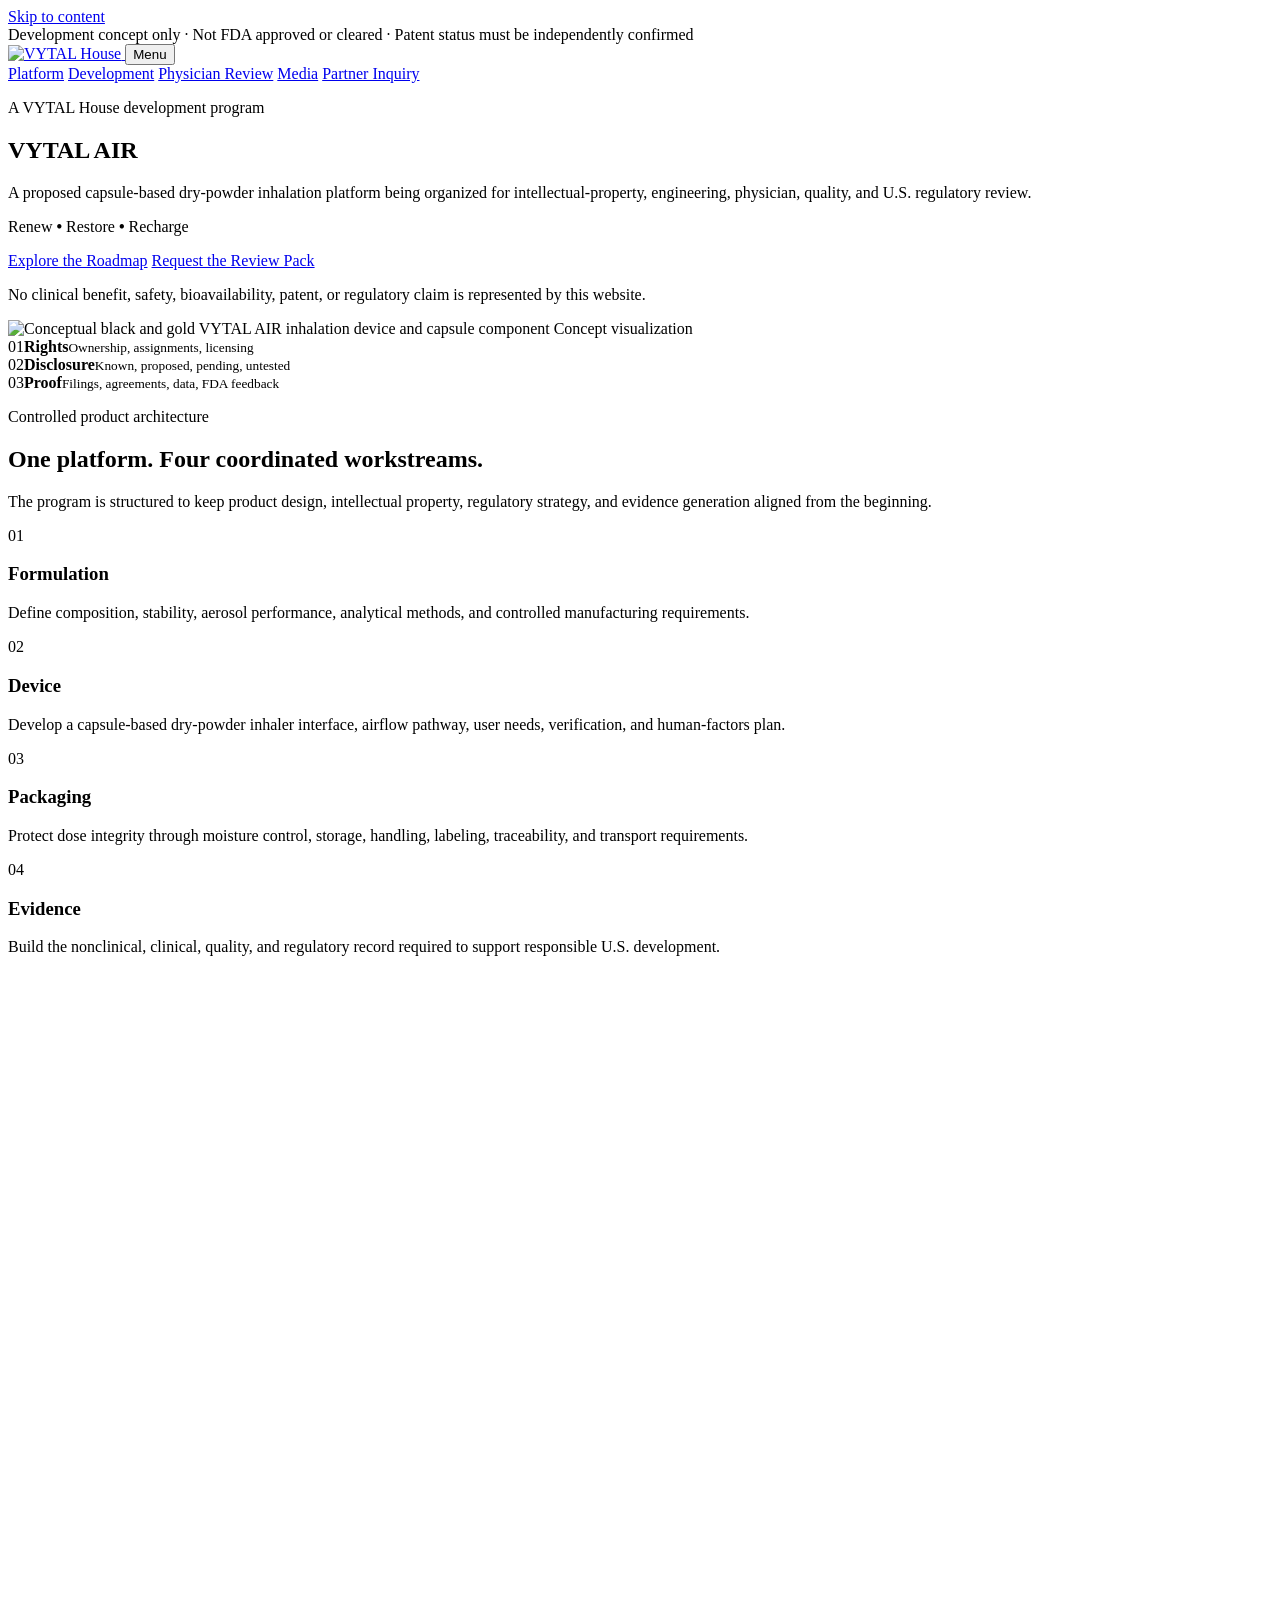
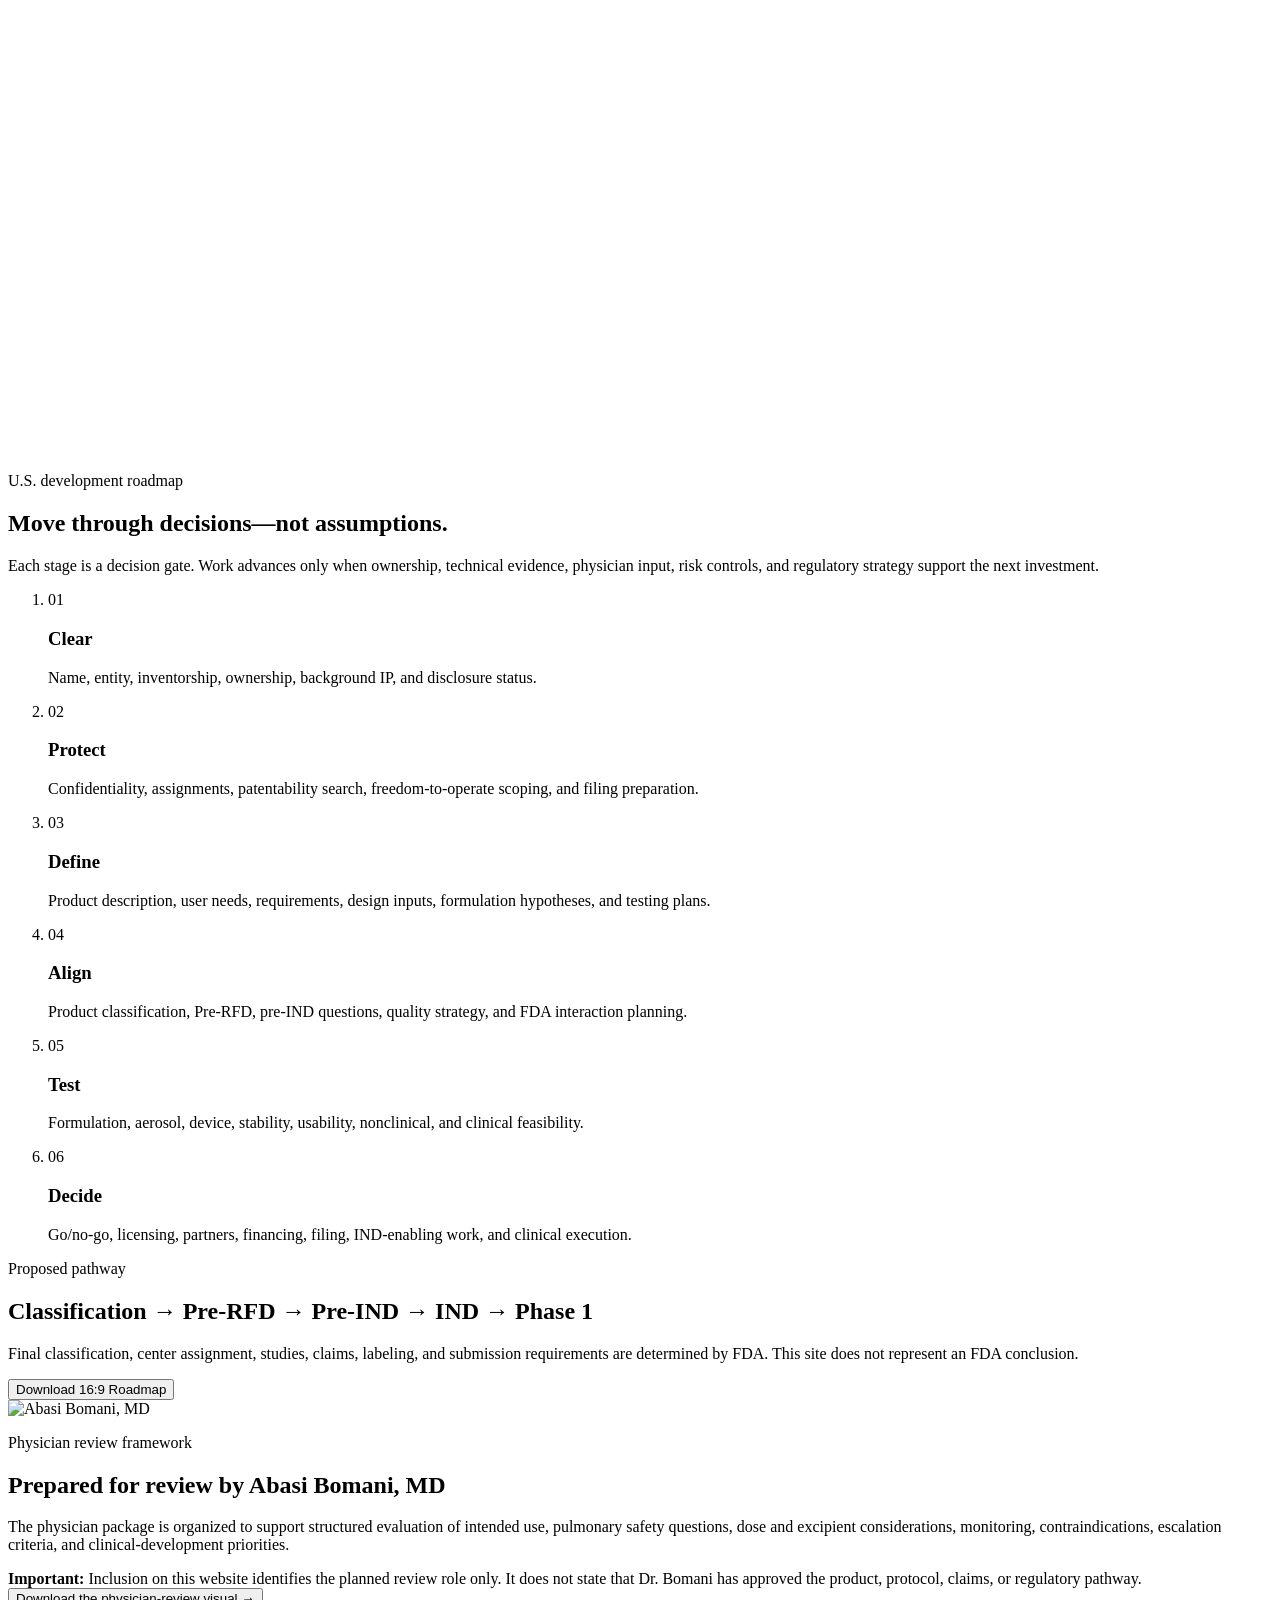
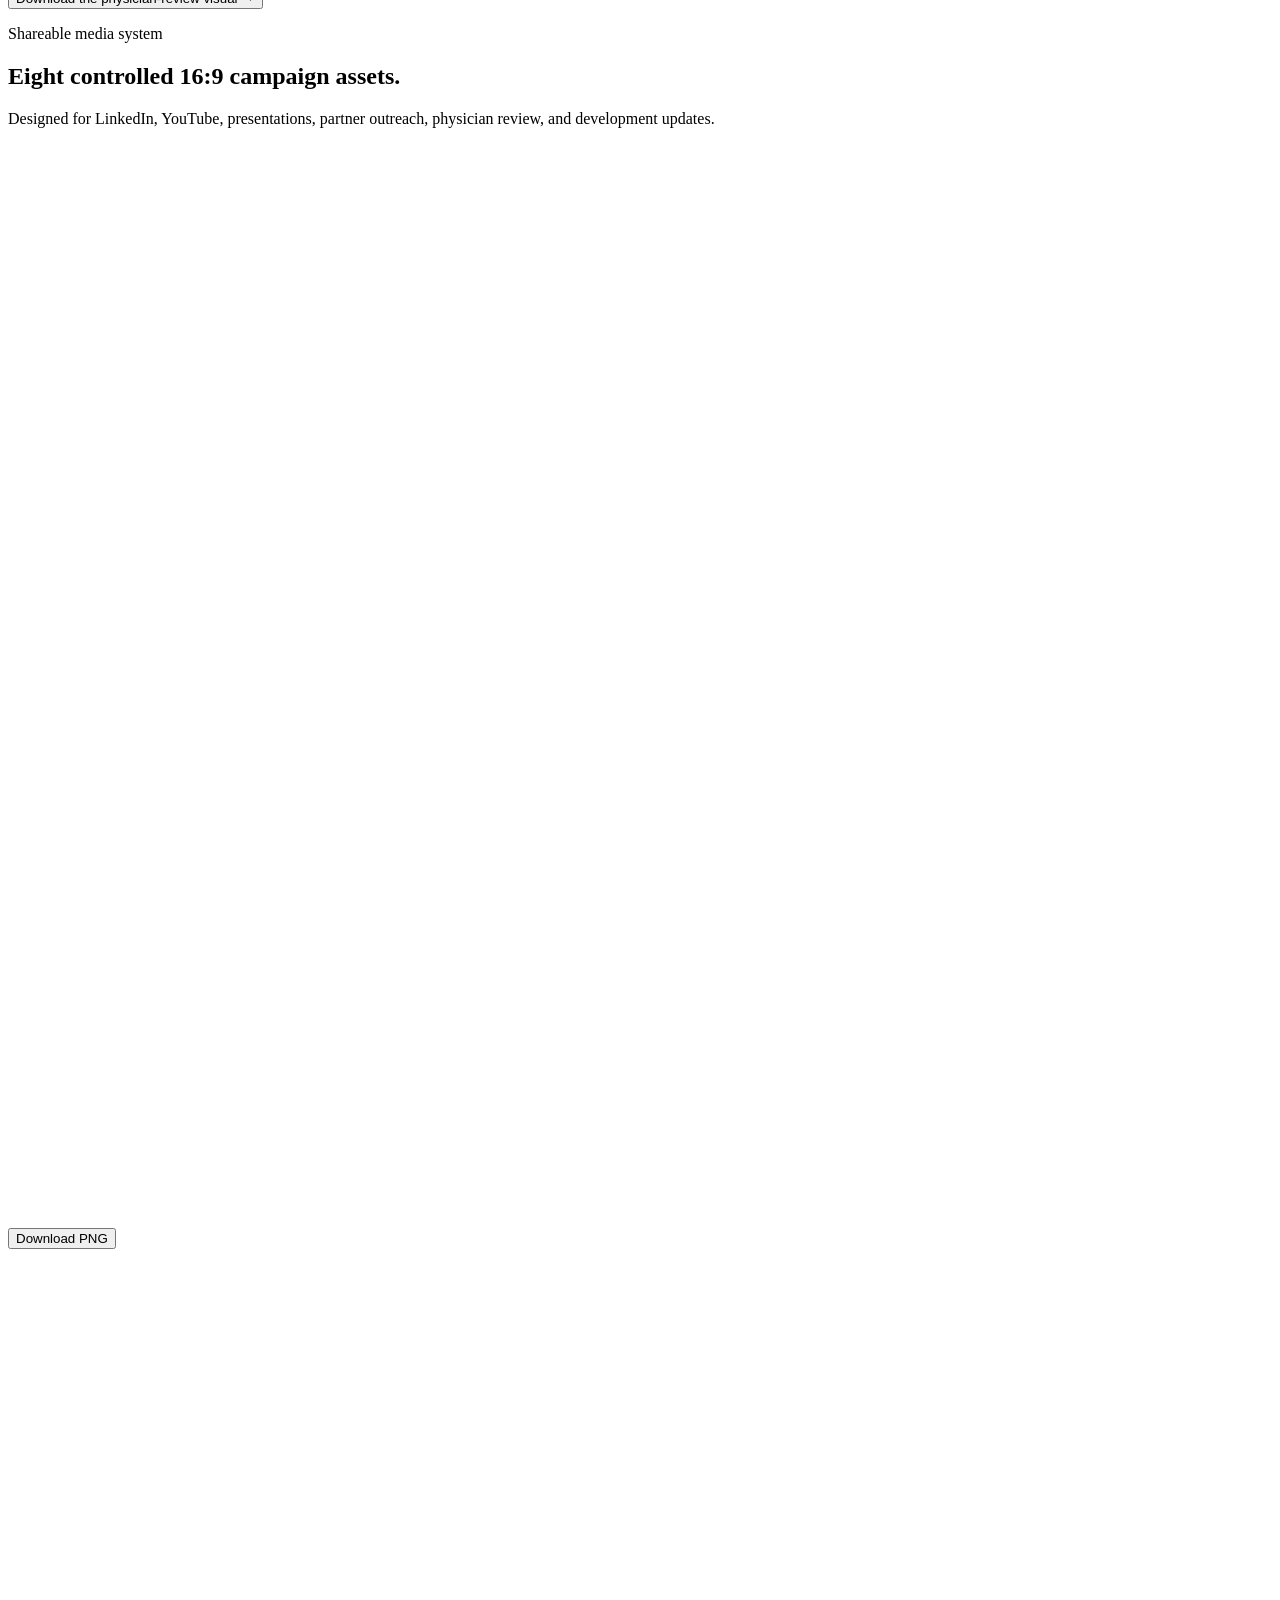
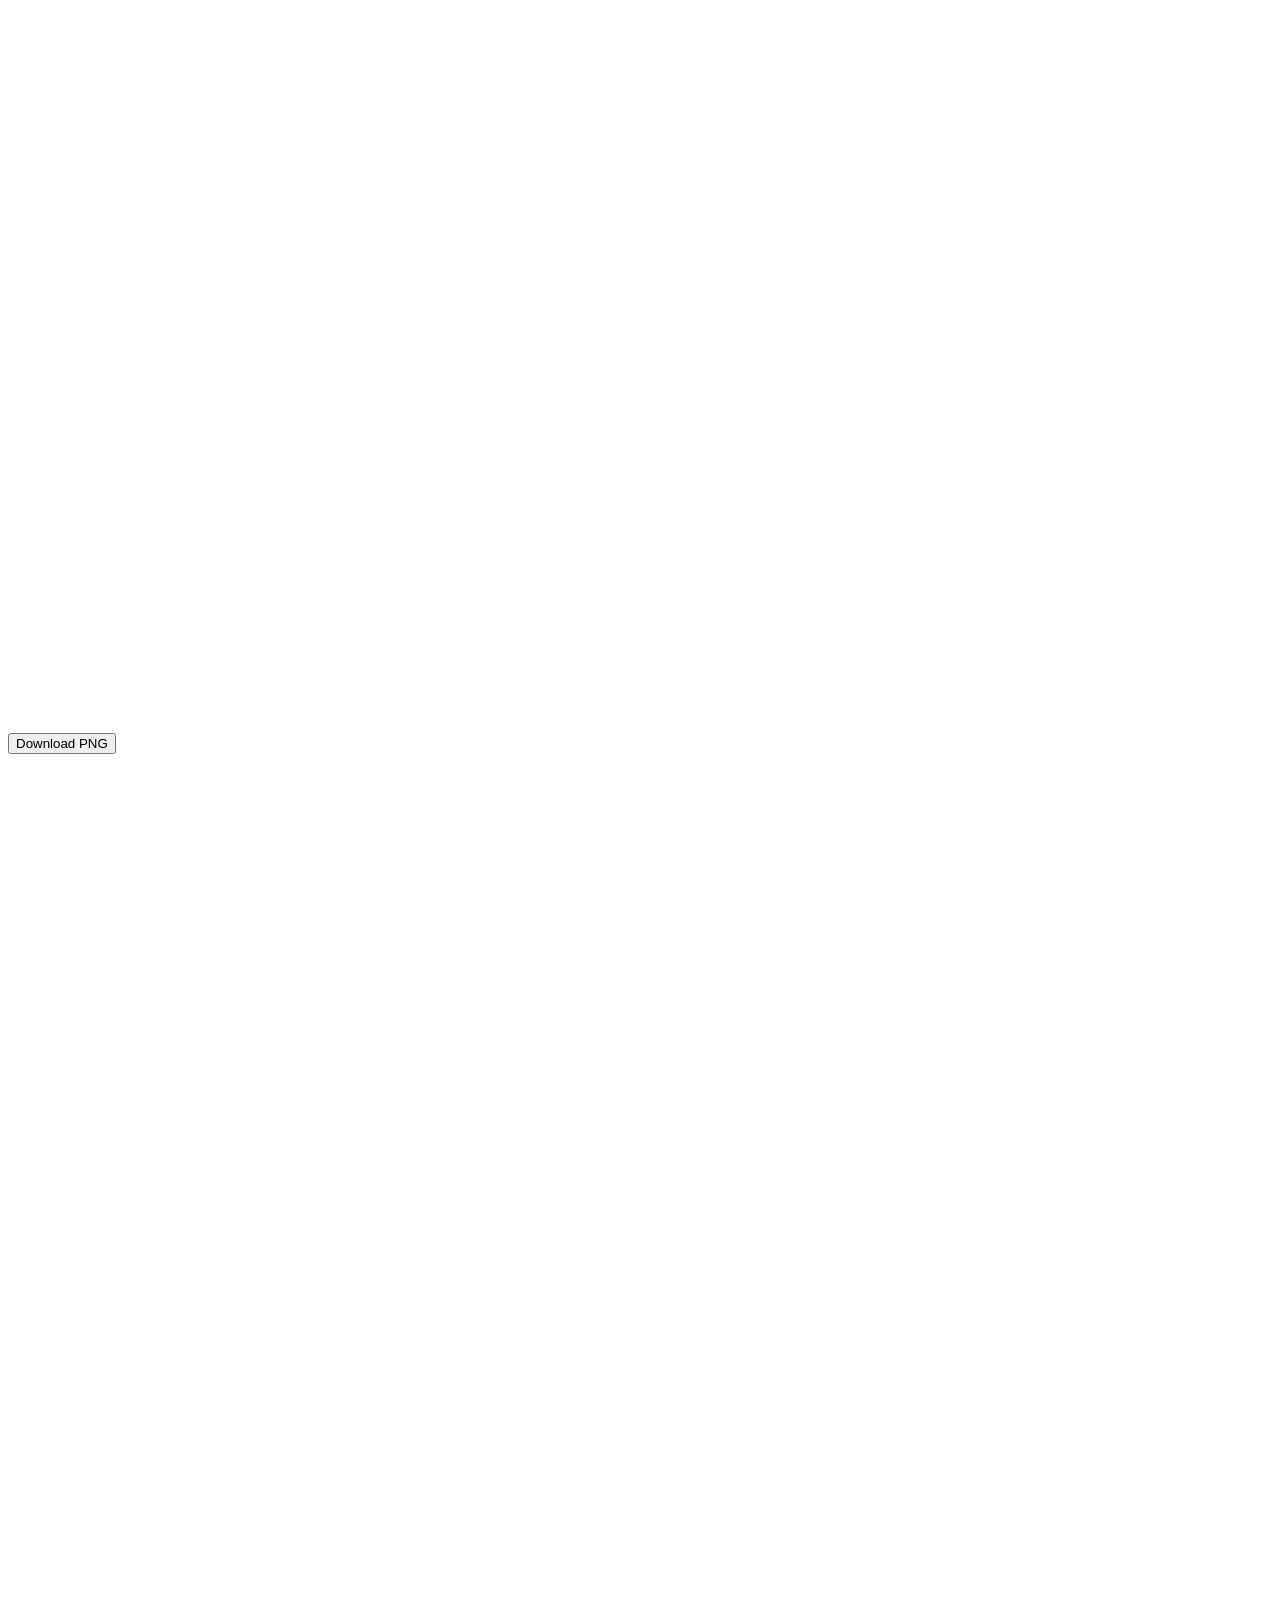
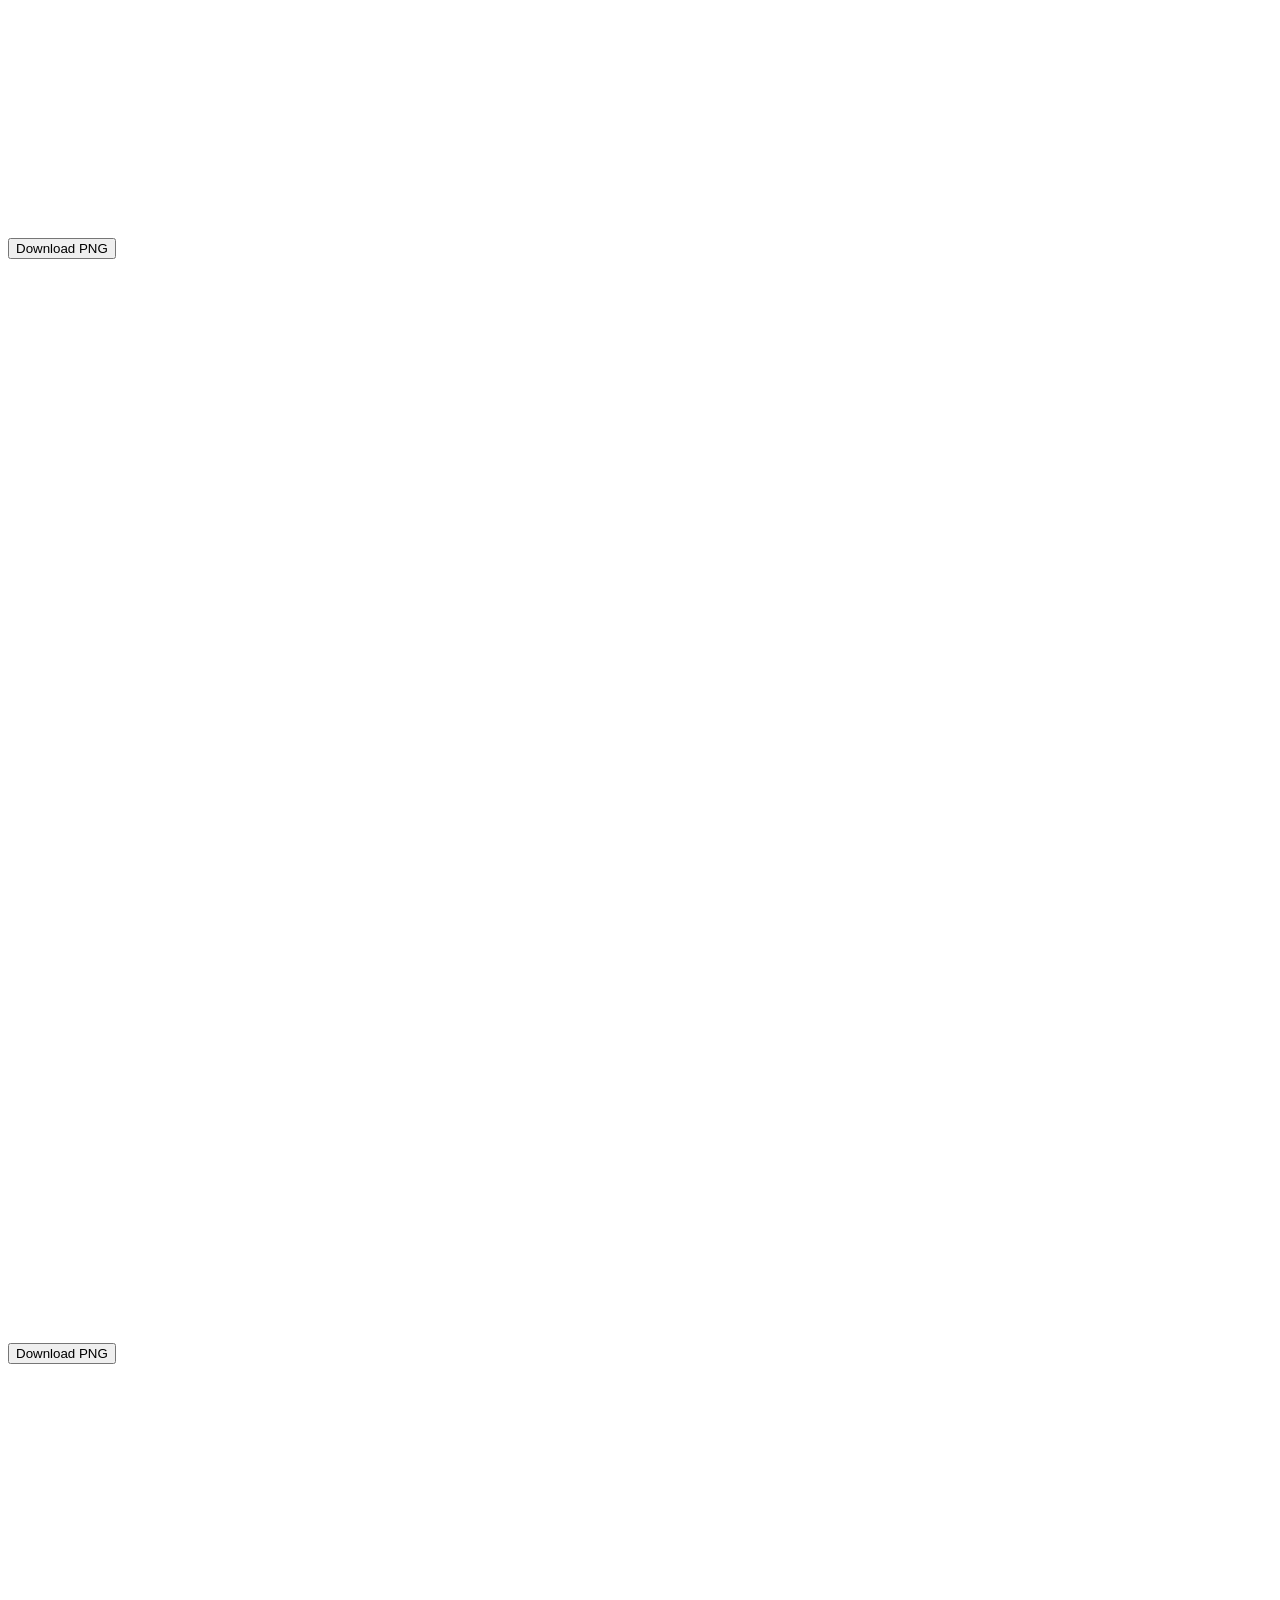
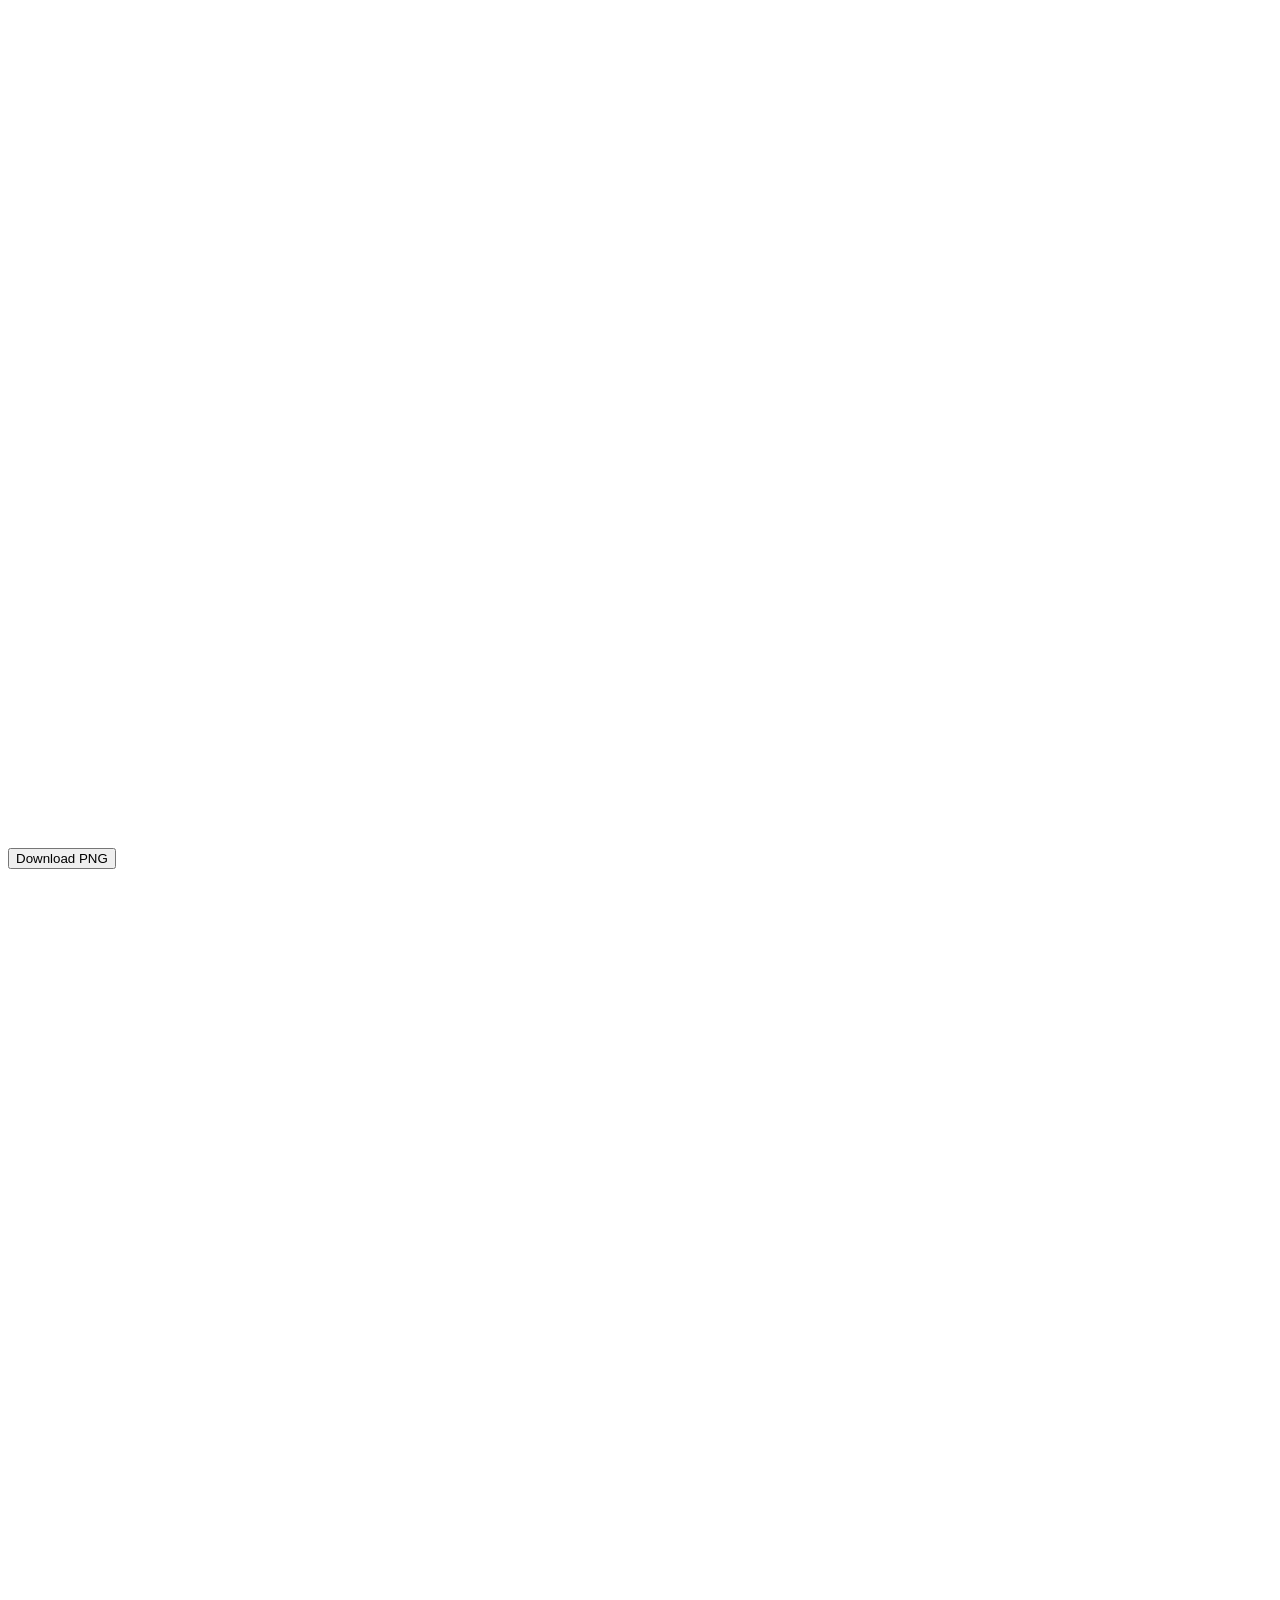
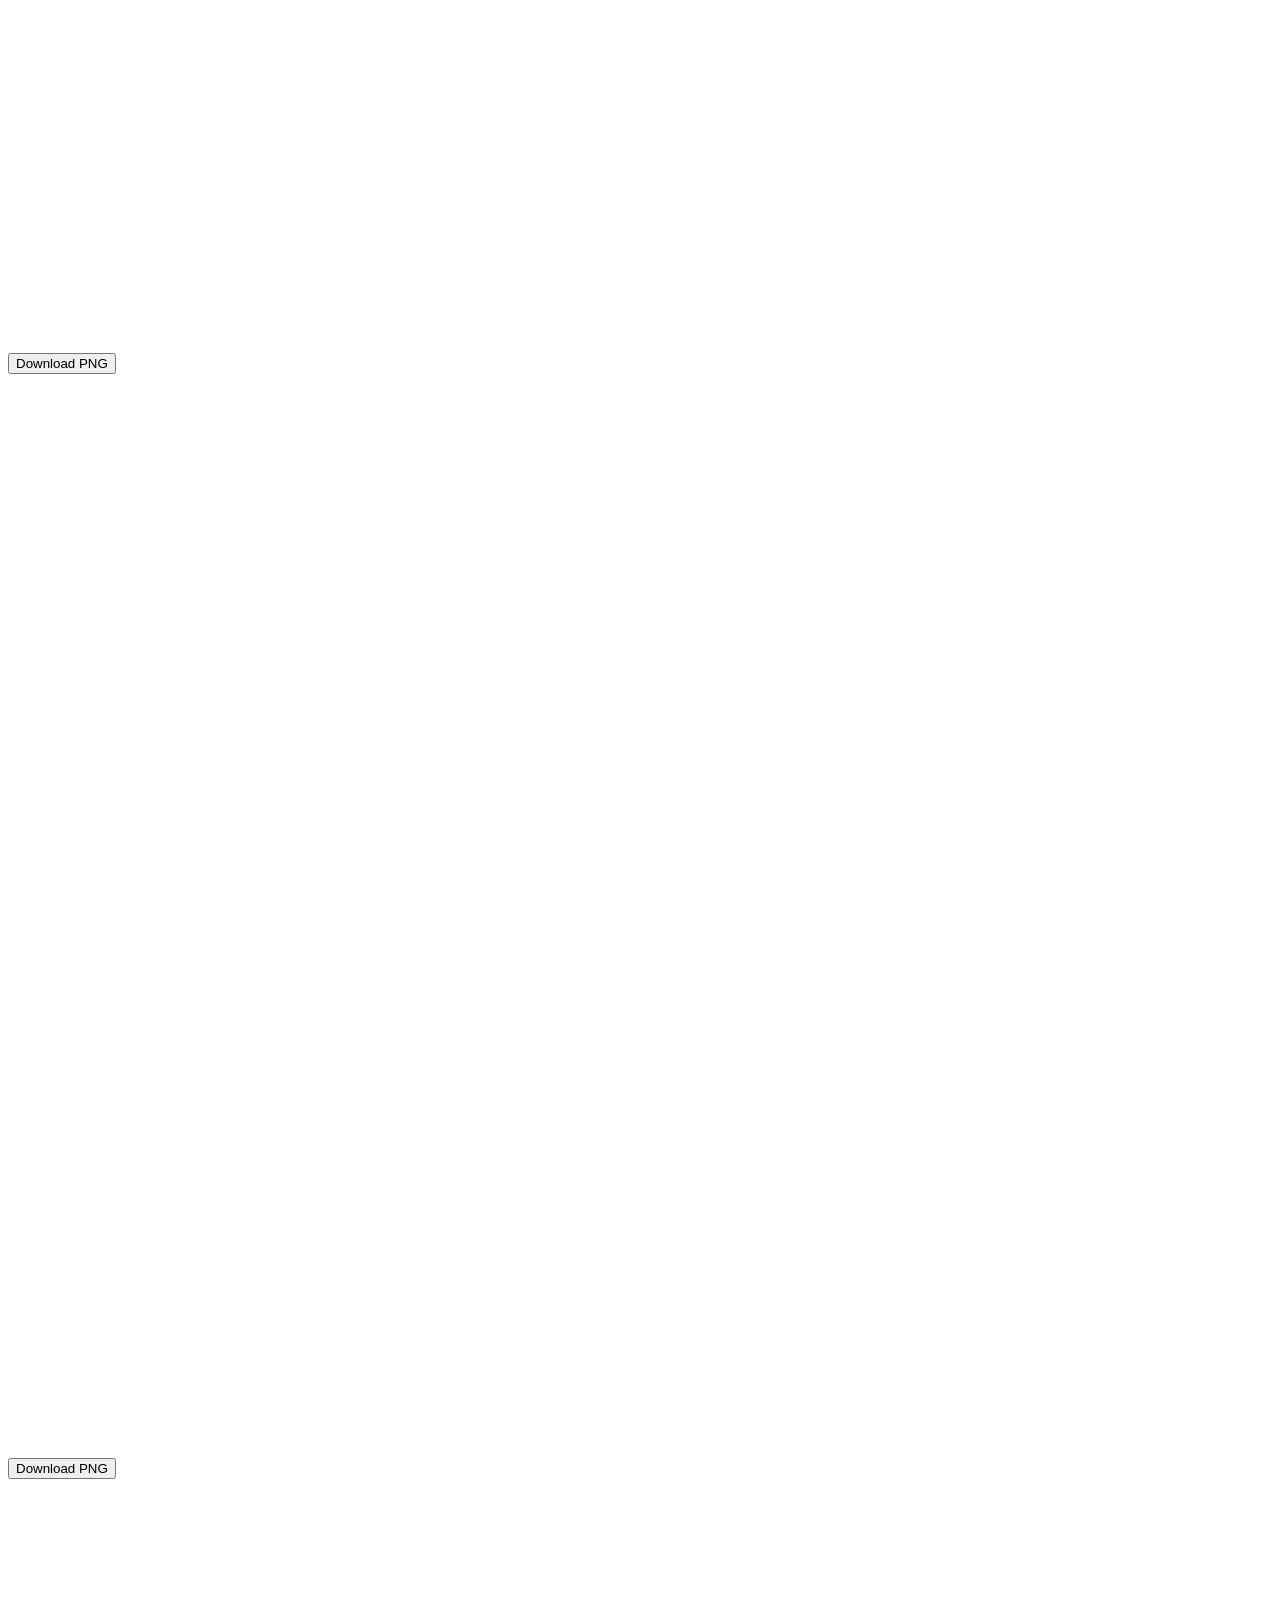
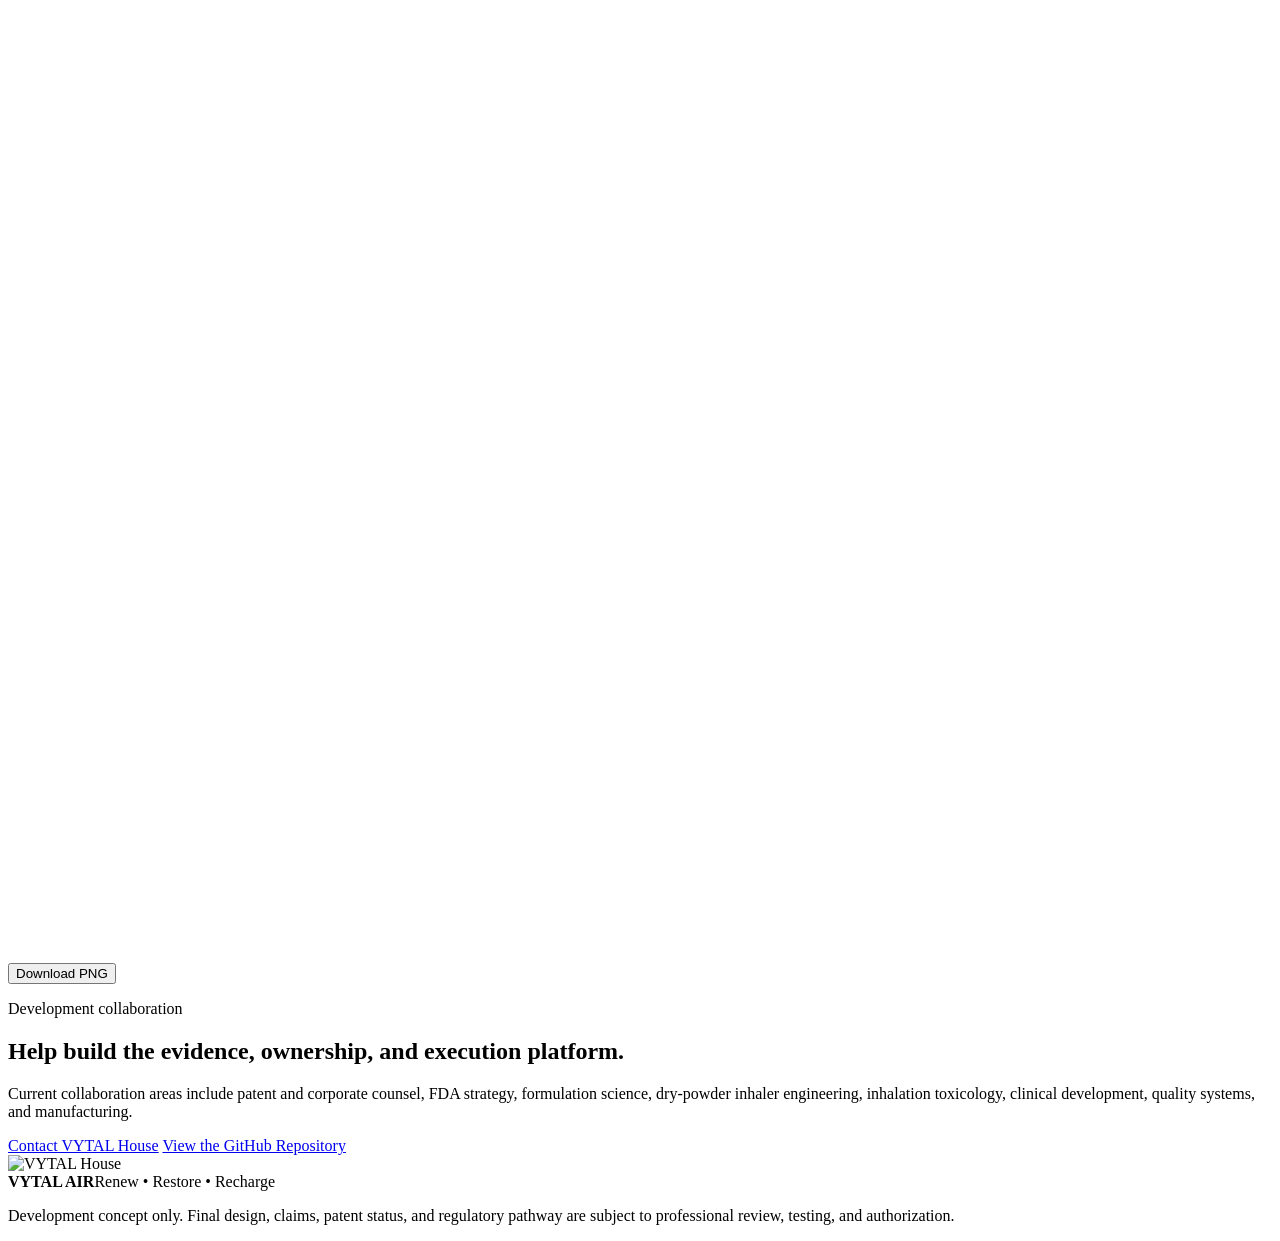
==== index.html @ 51dfac86 "Build VYTAL AIR public development website" ====
<!doctype html>
<html lang="en">
<head>
  <meta charset="utf-8" />
  <meta name="viewport" content="width=device-width, initial-scale=1" />
  <meta name="description" content="VYTAL AIR is a proposed VYTAL House capsule-based dry-powder inhalation development platform. Development concept only; not FDA approved or cleared." />
  <meta name="theme-color" content="#0D0D0D" />
  <meta property="og:title" content="VYTAL AIR | Development Platform" />
  <meta property="og:description" content="Rights • Disclosure • Proof. A controlled U.S. development program under VYTAL House." />
  <meta property="og:type" content="website" />
  <title>VYTAL AIR | VYTAL House</title>
  <link rel="stylesheet" href="styles.css" />
</head>
<body>
  <a class="skip-link" href="#main">Skip to content</a>
  <div class="disclaimer-bar">Development concept only · Not FDA approved or cleared · Patent status must be independently confirmed</div>

  <header class="site-header" id="top">
    <a class="brand" href="#top" aria-label="VYTAL AIR home">
      <img data-vytal-asset="wordmark" alt="VYTAL House" />
    </a>
    <button class="menu-toggle" aria-expanded="false" aria-controls="site-nav">Menu</button>
    <nav id="site-nav" aria-label="Primary navigation">
      <a href="#platform">Platform</a>
      <a href="#development">Development</a>
      <a href="#physician">Physician Review</a>
      <a href="#media">Media</a>
      <a class="nav-cta" href="#contact">Partner Inquiry</a>
    </nav>
  </header>

  <main id="main">
    <section class="hero section-shell">
      <div class="hero-copy reveal">
        <p class="eyebrow">A VYTAL House development program</p>
        <h1>VYTAL <span>AIR</span></h1>
        <p class="hero-lede">A proposed capsule-based dry-powder inhalation platform being organized for intellectual-property, engineering, physician, quality, and U.S. regulatory review.</p>
        <p class="brand-line">Renew <b>•</b> Restore <b>•</b> Recharge</p>
        <div class="hero-actions">
          <a class="button primary" href="#development">Explore the Roadmap</a>
          <a class="button secondary" href="#contact">Request the Review Pack</a>
        </div>
        <p class="microcopy">No clinical benefit, safety, bioavailability, patent, or regulatory claim is represented by this website.</p>
      </div>
      <div class="hero-visual reveal" aria-label="Conceptual VYTAL AIR device visualization">
        <div class="halo"></div>
        <img data-vytal-asset="product" alt="Conceptual black and gold VYTAL AIR inhalation device and capsule component" />
        <span class="concept-label">Concept visualization</span>
      </div>
    </section>

    <section class="trust-strip" aria-label="Program principles">
      <div><span>01</span><strong>Rights</strong><small>Ownership, assignments, licensing</small></div>
      <div><span>02</span><strong>Disclosure</strong><small>Known, proposed, pending, untested</small></div>
      <div><span>03</span><strong>Proof</strong><small>Filings, agreements, data, FDA feedback</small></div>
    </section>

    <section id="platform" class="section-shell section-block">
      <div class="section-heading reveal">
        <p class="eyebrow">Controlled product architecture</p>
        <h2>One platform. Four coordinated workstreams.</h2>
        <p>The program is structured to keep product design, intellectual property, regulatory strategy, and evidence generation aligned from the beginning.</p>
      </div>
      <div class="pillar-grid">
        <article class="card reveal"><span>01</span><h3>Formulation</h3><p>Define composition, stability, aerosol performance, analytical methods, and controlled manufacturing requirements.</p></article>
        <article class="card reveal"><span>02</span><h3>Device</h3><p>Develop a capsule-based dry-powder inhaler interface, airflow pathway, user needs, verification, and human-factors plan.</p></article>
        <article class="card reveal"><span>03</span><h3>Packaging</h3><p>Protect dose integrity through moisture control, storage, handling, labeling, traceability, and transport requirements.</p></article>
        <article class="card reveal"><span>04</span><h3>Evidence</h3><p>Build the nonclinical, clinical, quality, and regulatory record required to support responsible U.S. development.</p></article>
      </div>
    </section>

    <section class="visual-band section-shell">
      <canvas class="featured-canvas" data-social-card="system" width="1920" height="1080" aria-label="VYTAL AIR formulation, device, packaging, and evidence development pillars"></canvas>
    </section>

    <section id="development" class="section-shell section-block split">
      <div class="section-heading reveal">
        <p class="eyebrow">U.S. development roadmap</p>
        <h2>Move through decisions—not assumptions.</h2>
        <p>Each stage is a decision gate. Work advances only when ownership, technical evidence, physician input, risk controls, and regulatory strategy support the next investment.</p>
      </div>
      <ol class="roadmap reveal">
        <li><span>01</span><div><h3>Clear</h3><p>Name, entity, inventorship, ownership, background IP, and disclosure status.</p></div></li>
        <li><span>02</span><div><h3>Protect</h3><p>Confidentiality, assignments, patentability search, freedom-to-operate scoping, and filing preparation.</p></div></li>
        <li><span>03</span><div><h3>Define</h3><p>Product description, user needs, requirements, design inputs, formulation hypotheses, and testing plans.</p></div></li>
        <li><span>04</span><div><h3>Align</h3><p>Product classification, Pre-RFD, pre-IND questions, quality strategy, and FDA interaction planning.</p></div></li>
        <li><span>05</span><div><h3>Test</h3><p>Formulation, aerosol, device, stability, usability, nonclinical, and clinical feasibility.</p></div></li>
        <li><span>06</span><div><h3>Decide</h3><p>Go/no-go, licensing, partners, financing, filing, IND-enabling work, and clinical execution.</p></div></li>
      </ol>
    </section>

    <section class="regulatory-panel">
      <div class="section-shell regulatory-inner reveal">
        <div>
          <p class="eyebrow">Proposed pathway</p>
          <h2>Classification → Pre-RFD → Pre-IND → IND → Phase 1</h2>
          <p>Final classification, center assignment, studies, claims, labeling, and submission requirements are determined by FDA. This site does not represent an FDA conclusion.</p>
        </div>
        <button class="button secondary download-card" data-download-card="fda">Download 16:9 Roadmap</button>
      </div>
    </section>

    <section id="physician" class="section-shell section-block doctor-section">
      <div class="doctor-image reveal">
        <img data-vytal-asset="doctor" alt="Abasi Bomani, MD" loading="lazy" />
      </div>
      <div class="doctor-copy reveal">
        <p class="eyebrow">Physician review framework</p>
        <h2>Prepared for review by Abasi Bomani, MD</h2>
        <p>The physician package is organized to support structured evaluation of intended use, pulmonary safety questions, dose and excipient considerations, monitoring, contraindications, escalation criteria, and clinical-development priorities.</p>
        <div class="status-note"><strong>Important:</strong> Inclusion on this website identifies the planned review role only. It does not state that Dr. Bomani has approved the product, protocol, claims, or regulatory pathway.</div>
        <button class="text-link download-card" data-download-card="physician">Download the physician-review visual →</button>
      </div>
    </section>

    <section id="media" class="section-shell section-block">
      <div class="section-heading reveal">
        <p class="eyebrow">Shareable media system</p>
        <h2>Eight controlled 16:9 campaign assets.</h2>
        <p>Designed for LinkedIn, YouTube, presentations, partner outreach, physician review, and development updates.</p>
      </div>
      <div class="media-grid" id="social-media-grid">
        <article class="media-card"><canvas data-social-card="hero" width="1920" height="1080"></canvas><button class="download-card" data-download-card="hero">Download PNG</button></article>
        <article class="media-card"><canvas data-social-card="system" width="1920" height="1080"></canvas><button class="download-card" data-download-card="system">Download PNG</button></article>
        <article class="media-card"><canvas data-social-card="physician" width="1920" height="1080"></canvas><button class="download-card" data-download-card="physician">Download PNG</button></article>
        <article class="media-card"><canvas data-social-card="ip" width="1920" height="1080"></canvas><button class="download-card" data-download-card="ip">Download PNG</button></article>
        <article class="media-card"><canvas data-social-card="fda" width="1920" height="1080"></canvas><button class="download-card" data-download-card="fda">Download PNG</button></article>
        <article class="media-card"><canvas data-social-card="capsule" width="1920" height="1080"></canvas><button class="download-card" data-download-card="capsule">Download PNG</button></article>
        <article class="media-card"><canvas data-social-card="roadmap" width="1920" height="1080"></canvas><button class="download-card" data-download-card="roadmap">Download PNG</button></article>
        <article class="media-card"><canvas data-social-card="partner" width="1920" height="1080"></canvas><button class="download-card" data-download-card="partner">Download PNG</button></article>
      </div>
    </section>

    <section id="contact" class="contact-section">
      <div class="section-shell contact-inner reveal">
        <p class="eyebrow">Development collaboration</p>
        <h2>Help build the evidence, ownership, and execution platform.</h2>
        <p>Current collaboration areas include patent and corporate counsel, FDA strategy, formulation science, dry-powder inhaler engineering, inhalation toxicology, clinical development, quality systems, and manufacturing.</p>
        <div class="contact-actions">
          <a class="button primary" href="mailto:info@vytalhouse.com?subject=VYTAL%20AIR%20Development%20Inquiry">Contact VYTAL House</a>
          <a class="button secondary" href="https://github.com/ACoolNerd/VYTALAir">View the GitHub Repository</a>
        </div>
      </div>
    </section>
  </main>

  <footer class="site-footer">
    <img data-vytal-asset="wordmark" alt="VYTAL House" />
    <div><strong>VYTAL AIR</strong><span>Renew • Restore • Recharge</span></div>
    <p>Development concept only. Final design, claims, patent status, and regulatory pathway are subject to professional review, testing, and authorization.</p>
  </footer>

  <script src="assets.js"></script>
  <script src="script.js"></script>
</body>
</html>
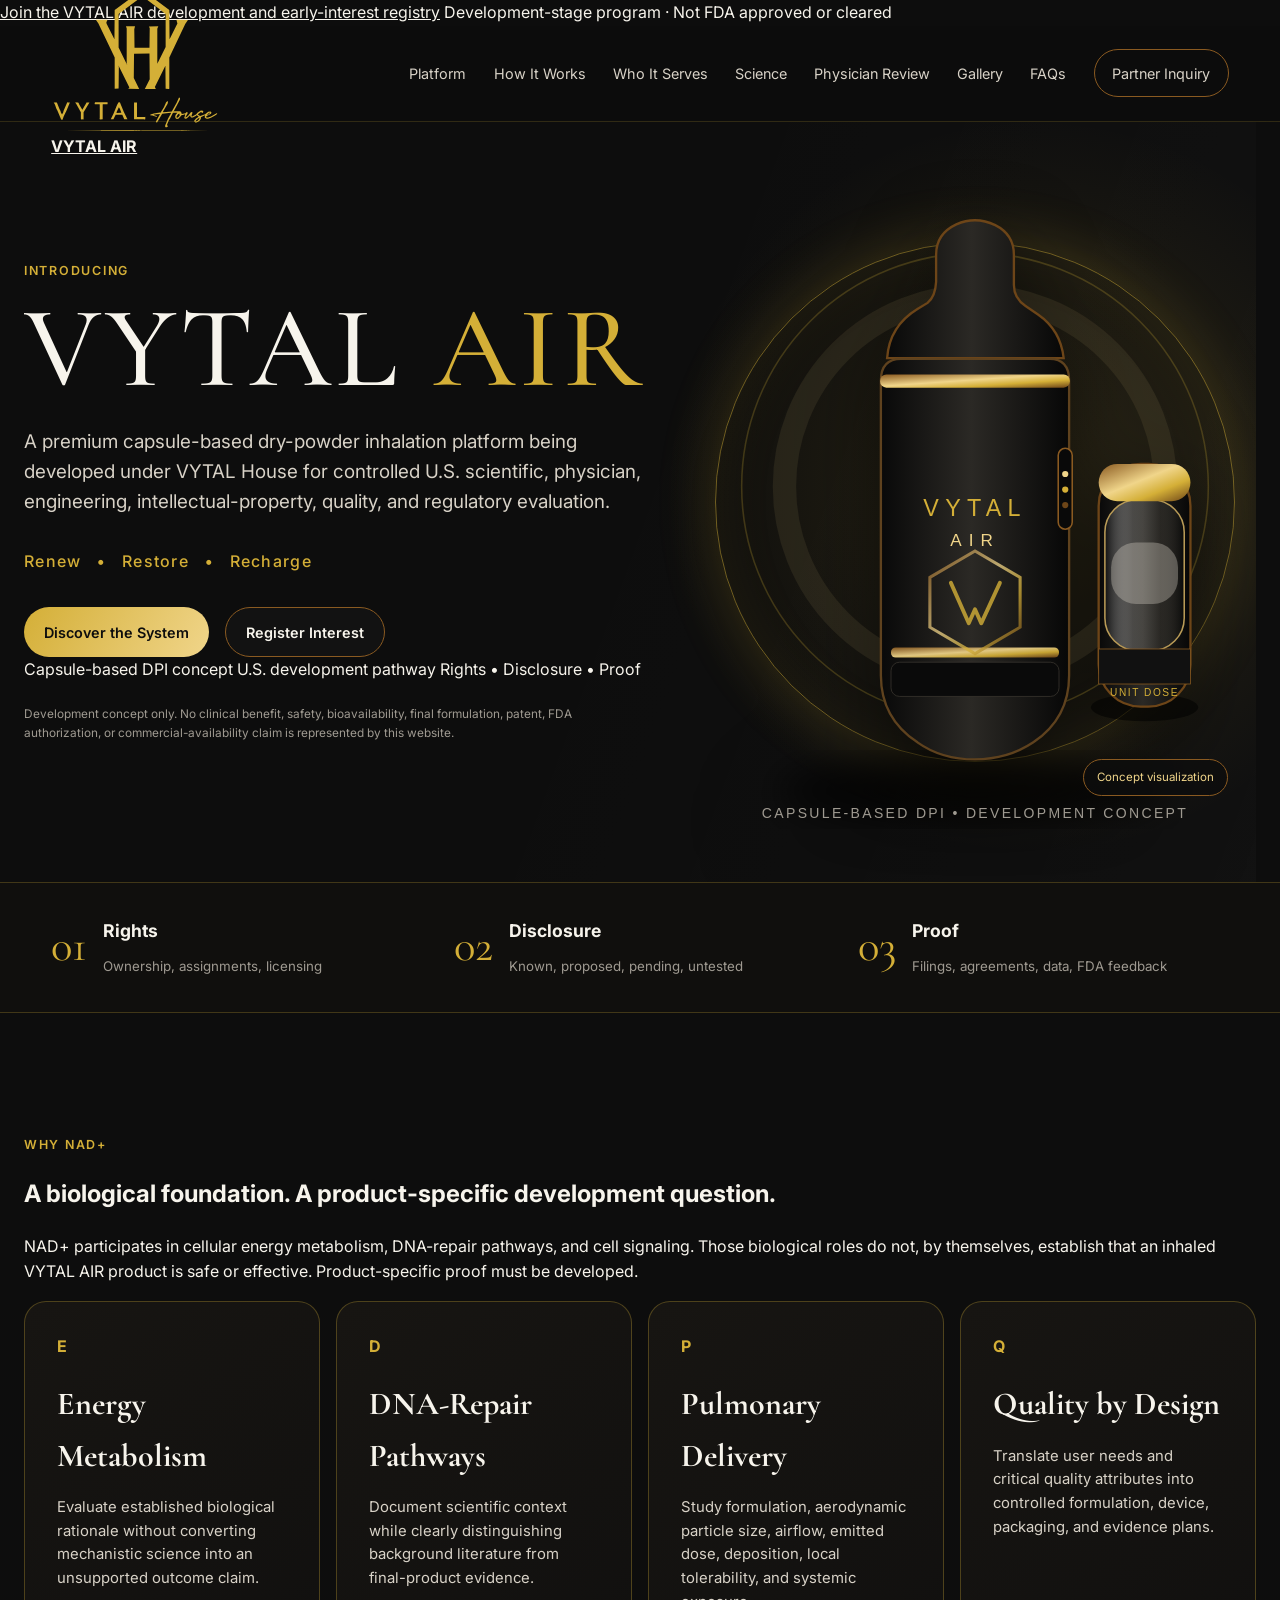
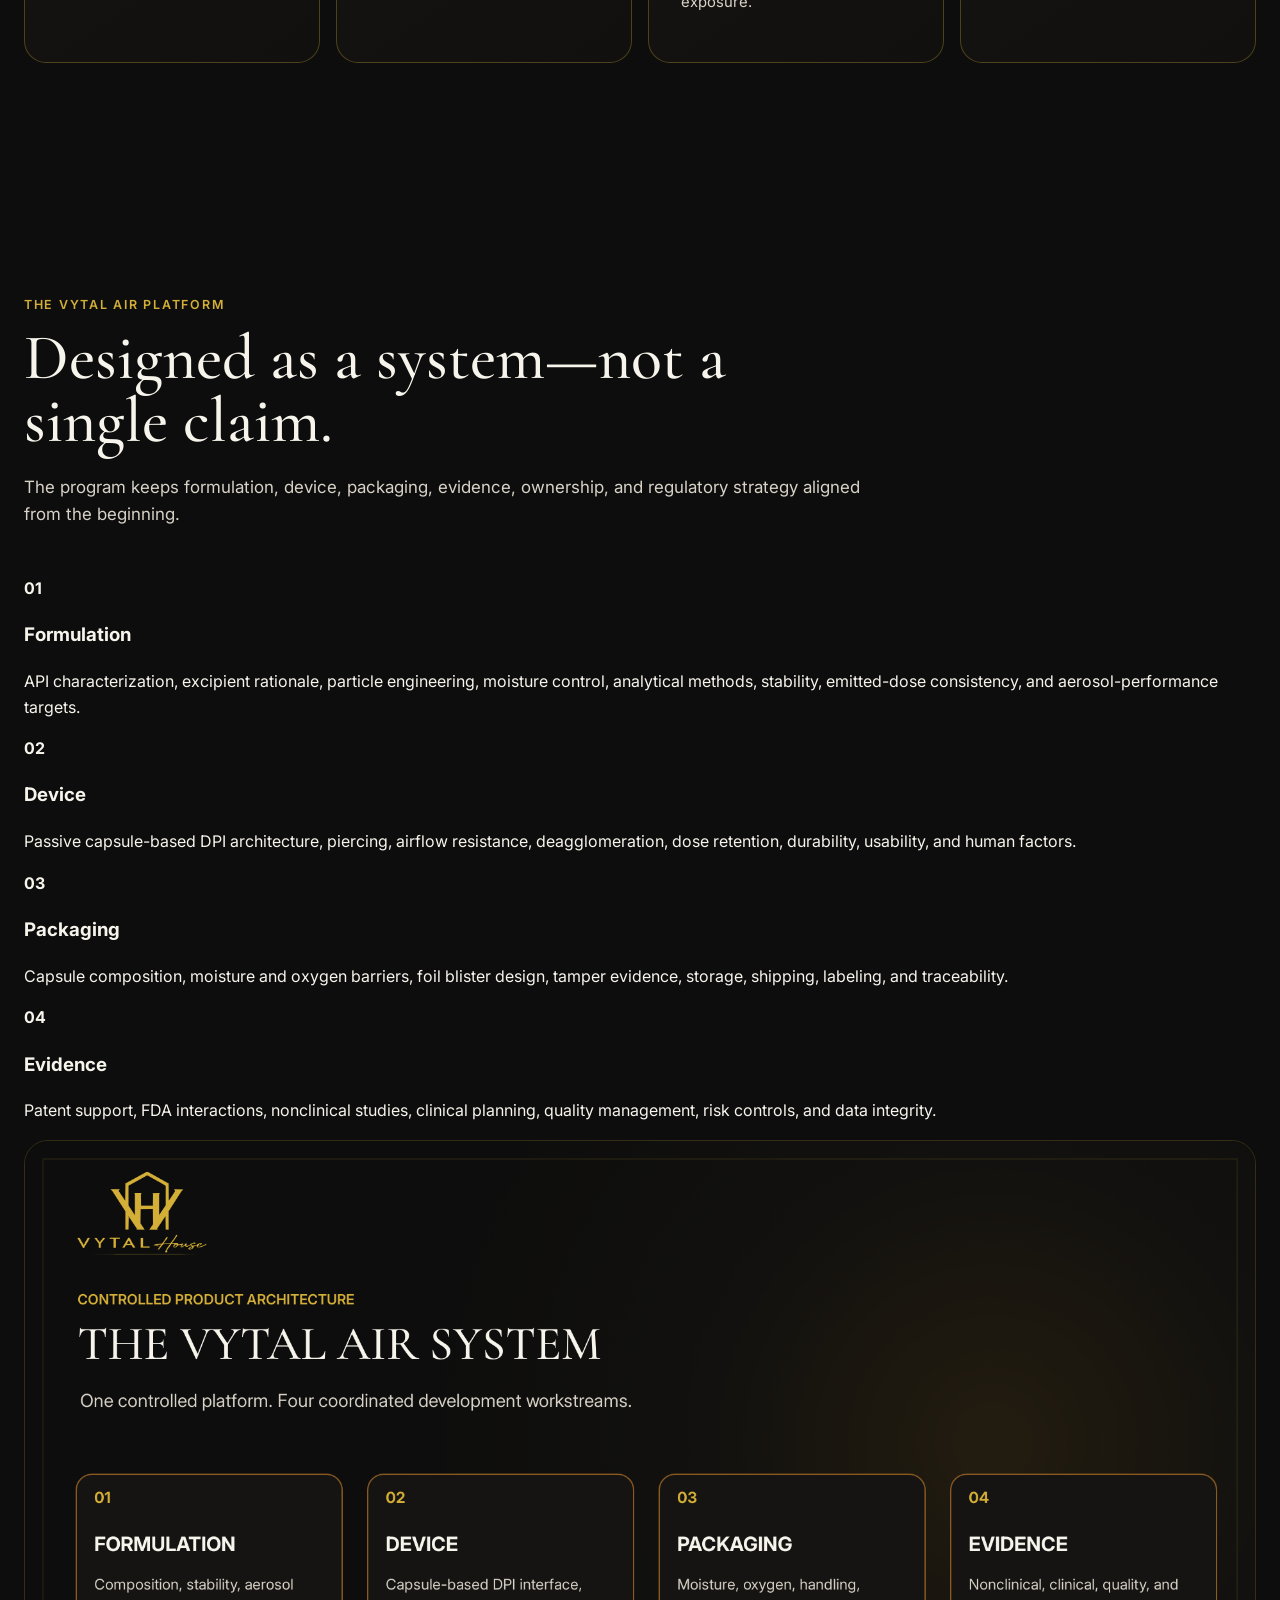
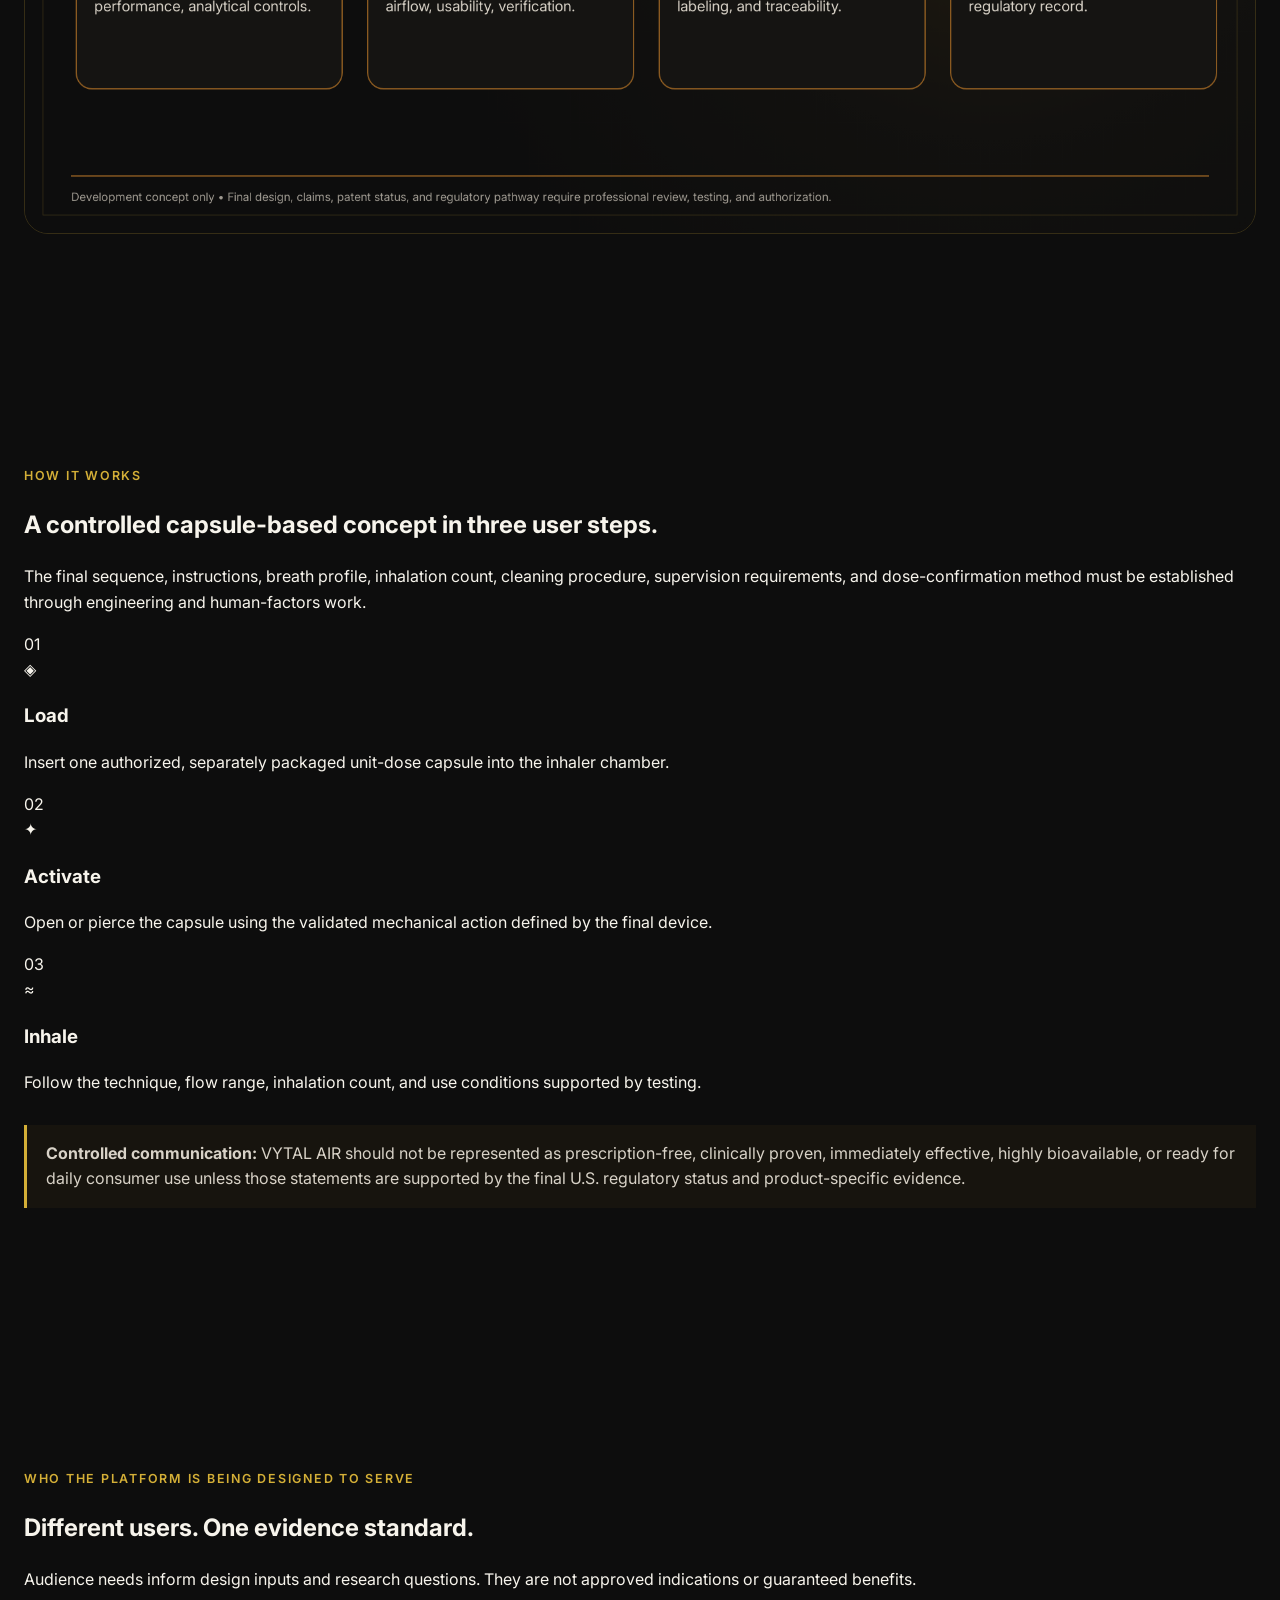
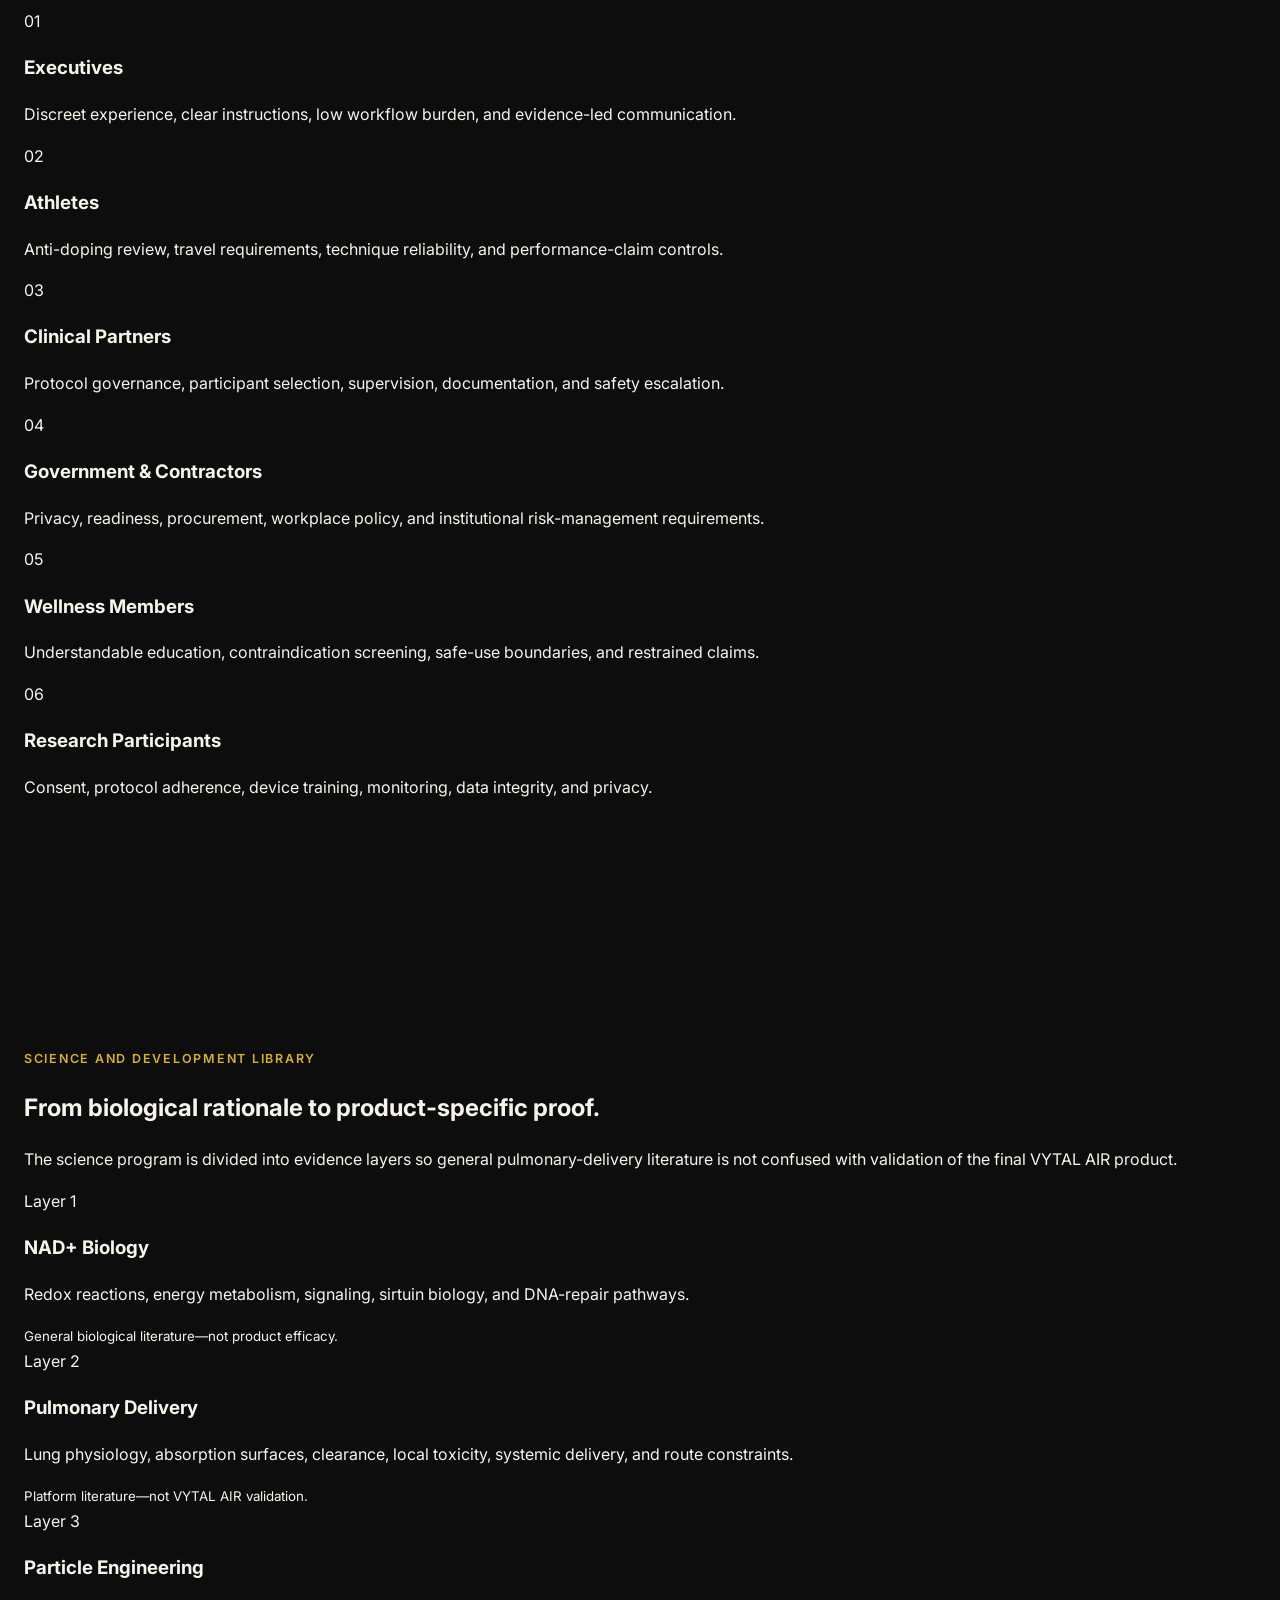
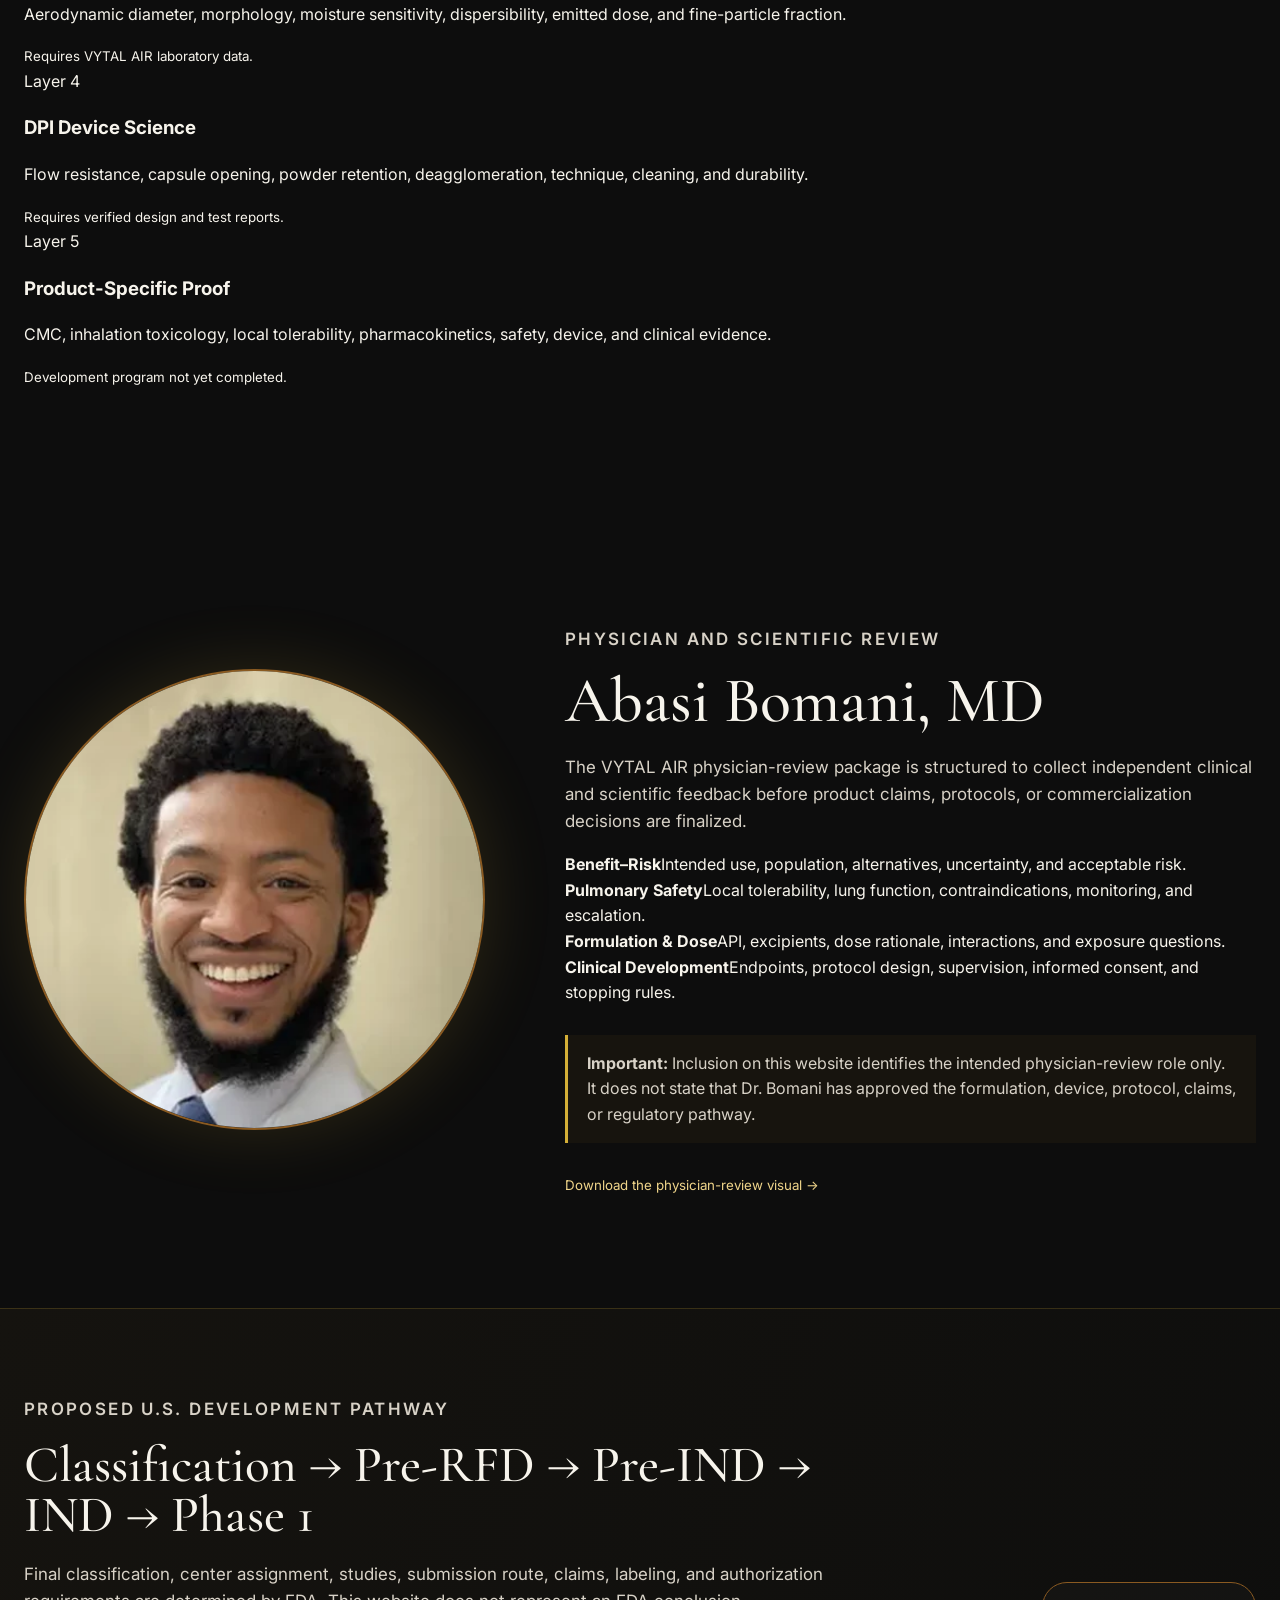
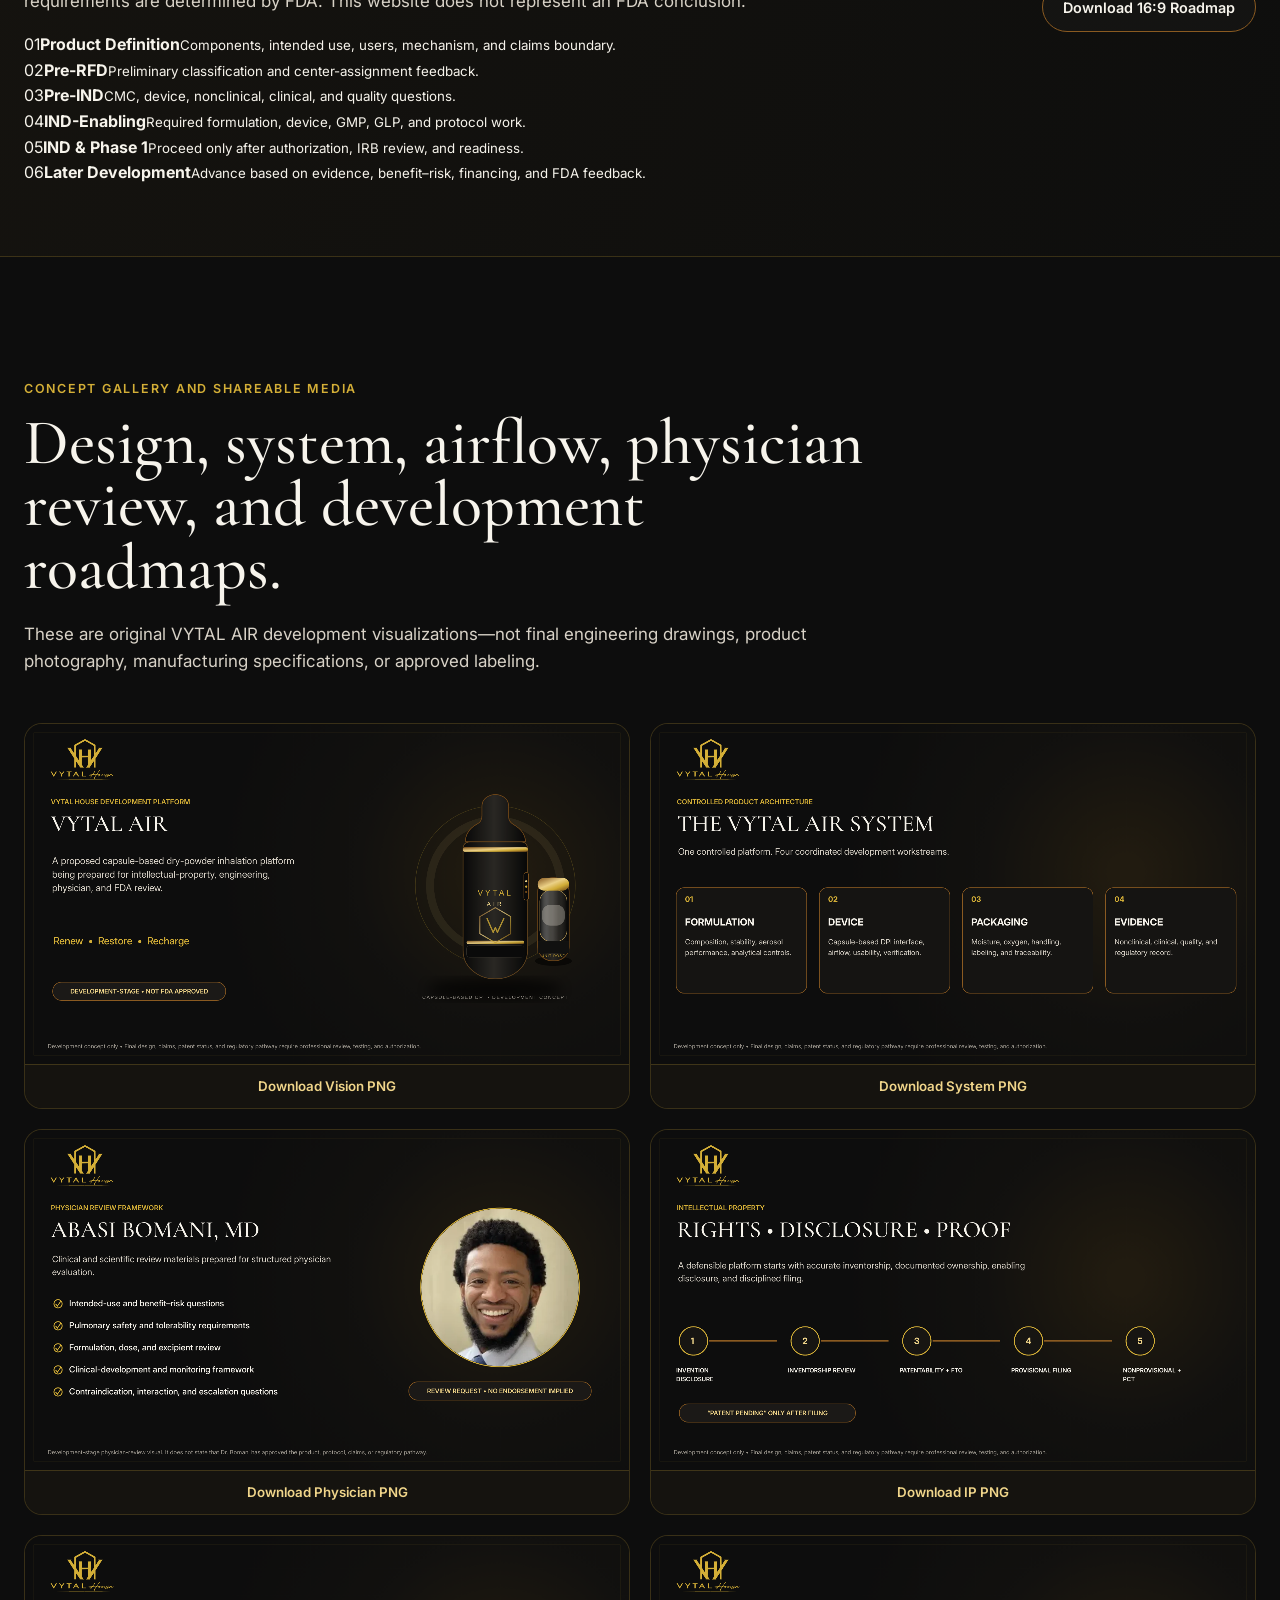
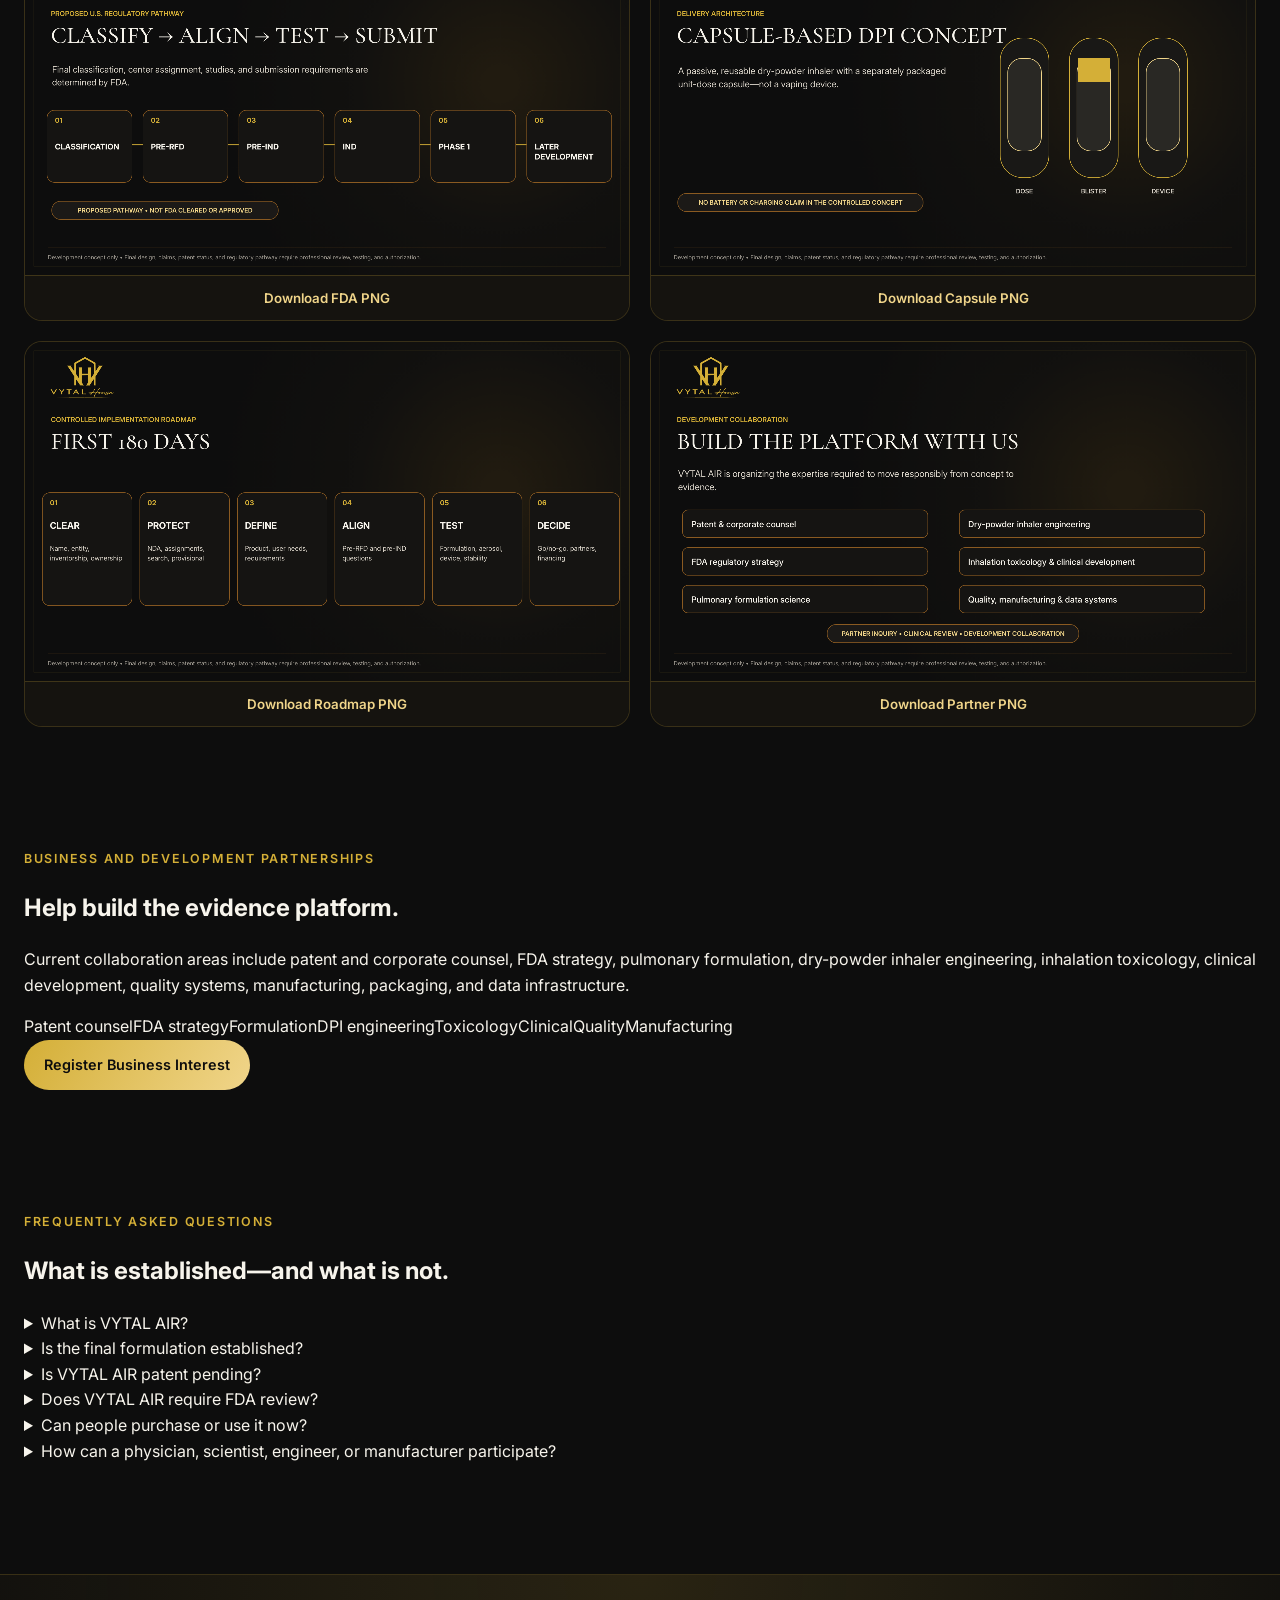
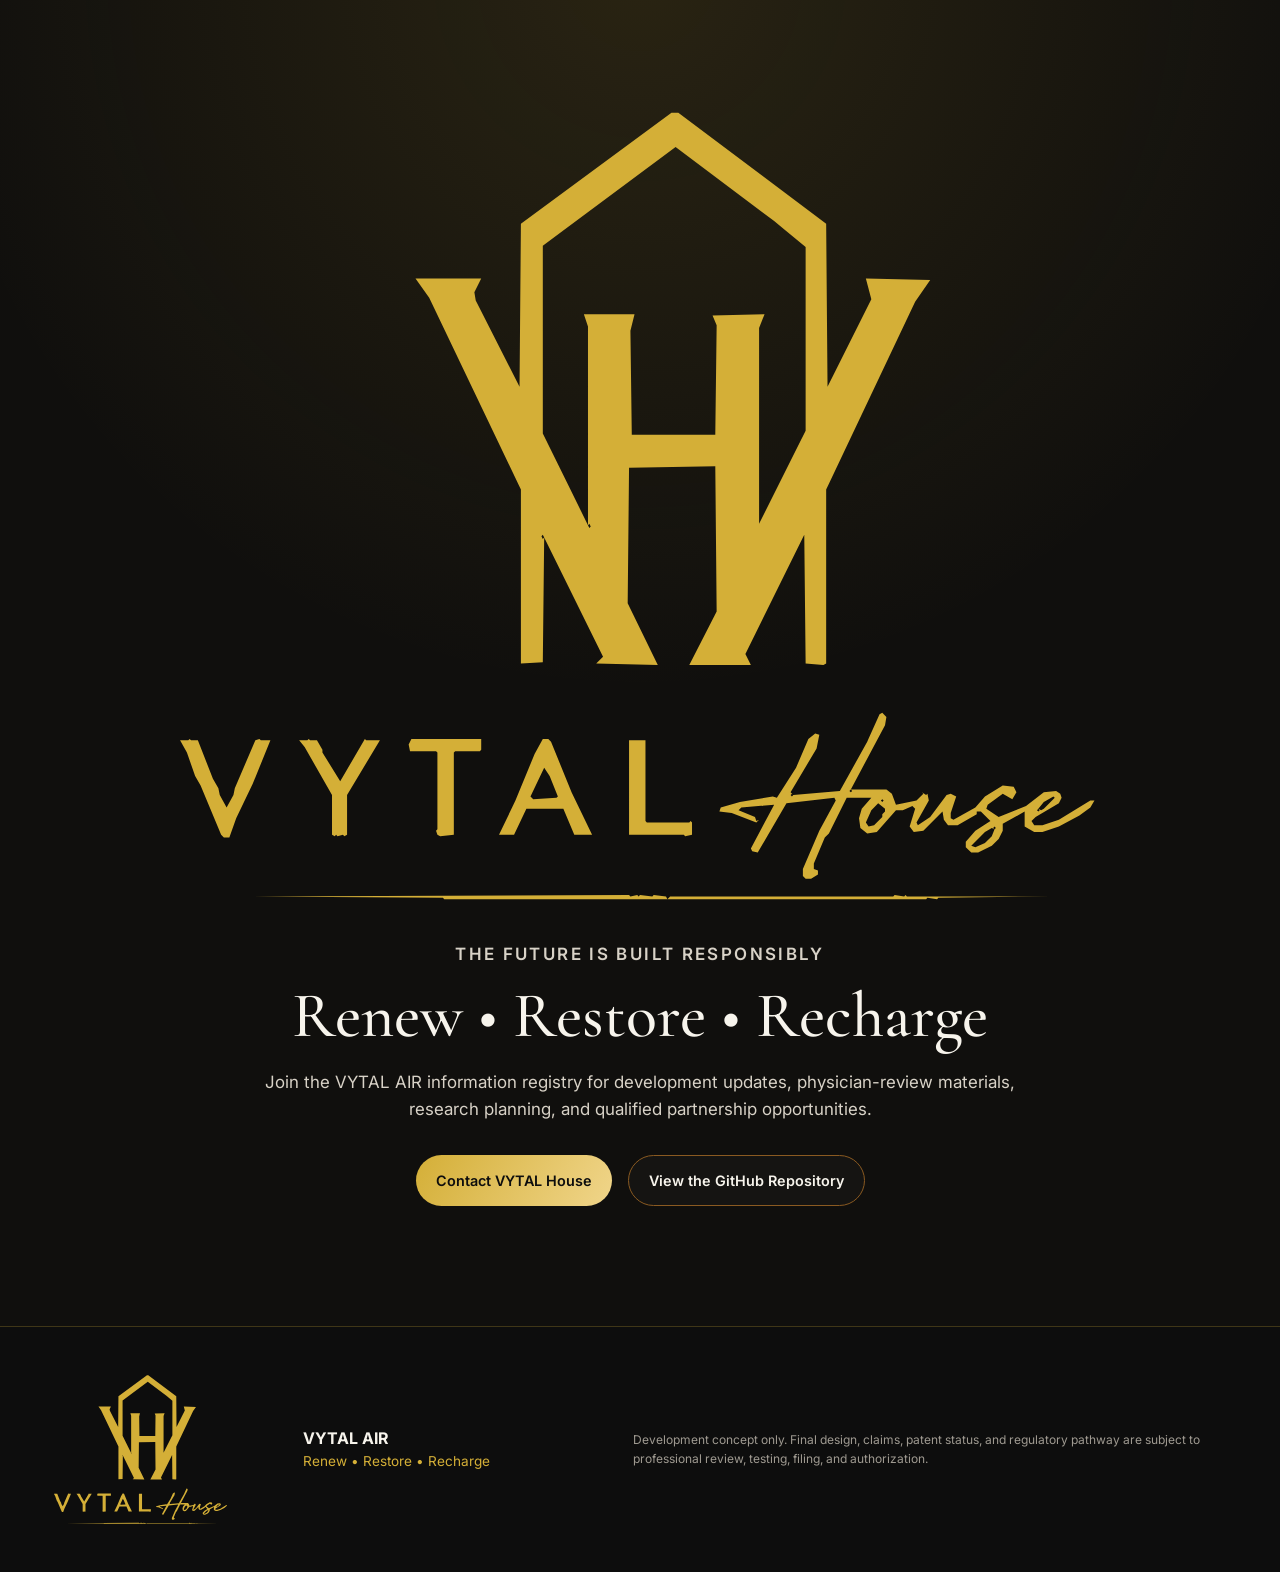
==== commit 7a168b7d: "Rebuild VYTAL AIR site with premium science, audience, FAQ, gallery, and partnership experience" ====
--- a/index.html
+++ b/index.html
@@ -6,25 +6,32 @@
   <meta name="description" content="VYTAL AIR is a proposed VYTAL House capsule-based dry-powder inhalation development platform. Development concept only; not FDA approved or cleared." />
   <meta name="theme-color" content="#0D0D0D" />
   <meta property="og:title" content="VYTAL AIR | Development Platform" />
-  <meta property="og:description" content="Rights • Disclosure • Proof. A controlled U.S. development program under VYTAL House." />
+  <meta property="og:description" content="Renew • Restore • Recharge. A controlled U.S. development program guided by Rights • Disclosure • Proof." />
   <meta property="og:type" content="website" />
   <title>VYTAL AIR | VYTAL House</title>
   <link rel="stylesheet" href="styles.css" />
 </head>
 <body>
   <a class="skip-link" href="#main">Skip to content</a>
-  <div class="disclaimer-bar">Development concept only · Not FDA approved or cleared · Patent status must be independently confirmed</div>
+  <div class="interest-bar">
+    <a href="mailto:info@vytalhouse.com?subject=VYTAL%20AIR%20Early%20Interest">Join the VYTAL AIR development and early-interest registry</a>
+    <span>Development-stage program · Not FDA approved or cleared</span>
+  </div>
 
   <header class="site-header" id="top">
     <a class="brand" href="#top" aria-label="VYTAL AIR home">
-      <img data-vytal-asset="wordmark" alt="VYTAL House" />
+      <img data-vytal-asset="wordmark" alt="Official VYTAL House wordmark" />
+      <b>VYTAL AIR</b>
     </a>
     <button class="menu-toggle" aria-expanded="false" aria-controls="site-nav">Menu</button>
     <nav id="site-nav" aria-label="Primary navigation">
       <a href="#platform">Platform</a>
-      <a href="#development">Development</a>
+      <a href="#how">How It Works</a>
+      <a href="#audiences">Who It Serves</a>
+      <a href="#science">Science</a>
       <a href="#physician">Physician Review</a>
-      <a href="#media">Media</a>
+      <a href="#gallery">Gallery</a>
+      <a href="#faq">FAQs</a>
       <a class="nav-cta" href="#contact">Partner Inquiry</a>
     </nav>
   </header>
@@ -32,19 +39,24 @@
   <main id="main">
     <section class="hero section-shell">
       <div class="hero-copy reveal">
-        <p class="eyebrow">A VYTAL House development program</p>
+        <p class="eyebrow">Introducing</p>
         <h1>VYTAL <span>AIR</span></h1>
-        <p class="hero-lede">A proposed capsule-based dry-powder inhalation platform being organized for intellectual-property, engineering, physician, quality, and U.S. regulatory review.</p>
+        <p class="hero-lede">A premium capsule-based dry-powder inhalation platform being developed under VYTAL House for controlled U.S. scientific, physician, engineering, intellectual-property, quality, and regulatory evaluation.</p>
         <p class="brand-line">Renew <b>•</b> Restore <b>•</b> Recharge</p>
         <div class="hero-actions">
-          <a class="button primary" href="#development">Explore the Roadmap</a>
-          <a class="button secondary" href="#contact">Request the Review Pack</a>
-        </div>
-        <p class="microcopy">No clinical benefit, safety, bioavailability, patent, or regulatory claim is represented by this website.</p>
+          <a class="button primary" href="#how">Discover the System</a>
+          <a class="button secondary" href="mailto:info@vytalhouse.com?subject=VYTAL%20AIR%20Interest%20Registry">Register Interest</a>
+        </div>
+        <div class="hero-tags">
+          <span>Capsule-based DPI concept</span>
+          <span>U.S. development pathway</span>
+          <span>Rights • Disclosure • Proof</span>
+        </div>
+        <p class="microcopy">Development concept only. No clinical benefit, safety, bioavailability, final formulation, patent, FDA authorization, or commercial-availability claim is represented by this website.</p>
       </div>
       <div class="hero-visual reveal" aria-label="Conceptual VYTAL AIR device visualization">
         <div class="halo"></div>
-        <img data-vytal-asset="product" alt="Conceptual black and gold VYTAL AIR inhalation device and capsule component" />
+        <img data-vytal-asset="product" alt="Conceptual black and gold VYTAL AIR inhalation device and unit-dose capsule component" />
         <span class="concept-label">Concept visualization</span>
       </div>
     </section>
@@ -55,48 +67,87 @@
       <div><span>03</span><strong>Proof</strong><small>Filings, agreements, data, FDA feedback</small></div>
     </section>
 
-    <section id="platform" class="section-shell section-block">
-      <div class="section-heading reveal">
-        <p class="eyebrow">Controlled product architecture</p>
-        <h2>One platform. Four coordinated workstreams.</h2>
-        <p>The program is structured to keep product design, intellectual property, regulatory strategy, and evidence generation aligned from the beginning.</p>
-      </div>
-      <div class="pillar-grid">
-        <article class="card reveal"><span>01</span><h3>Formulation</h3><p>Define composition, stability, aerosol performance, analytical methods, and controlled manufacturing requirements.</p></article>
-        <article class="card reveal"><span>02</span><h3>Device</h3><p>Develop a capsule-based dry-powder inhaler interface, airflow pathway, user needs, verification, and human-factors plan.</p></article>
-        <article class="card reveal"><span>03</span><h3>Packaging</h3><p>Protect dose integrity through moisture control, storage, handling, labeling, traceability, and transport requirements.</p></article>
-        <article class="card reveal"><span>04</span><h3>Evidence</h3><p>Build the nonclinical, clinical, quality, and regulatory record required to support responsible U.S. development.</p></article>
-      </div>
-    </section>
-
-    <section class="visual-band section-shell">
-      <canvas class="featured-canvas" data-social-card="system" width="1920" height="1080" aria-label="VYTAL AIR formulation, device, packaging, and evidence development pillars"></canvas>
-    </section>
-
-    <section id="development" class="section-shell section-block split">
-      <div class="section-heading reveal">
-        <p class="eyebrow">U.S. development roadmap</p>
-        <h2>Move through decisions—not assumptions.</h2>
-        <p>Each stage is a decision gate. Work advances only when ownership, technical evidence, physician input, risk controls, and regulatory strategy support the next investment.</p>
-      </div>
-      <ol class="roadmap reveal">
-        <li><span>01</span><div><h3>Clear</h3><p>Name, entity, inventorship, ownership, background IP, and disclosure status.</p></div></li>
-        <li><span>02</span><div><h3>Protect</h3><p>Confidentiality, assignments, patentability search, freedom-to-operate scoping, and filing preparation.</p></div></li>
-        <li><span>03</span><div><h3>Define</h3><p>Product description, user needs, requirements, design inputs, formulation hypotheses, and testing plans.</p></div></li>
-        <li><span>04</span><div><h3>Align</h3><p>Product classification, Pre-RFD, pre-IND questions, quality strategy, and FDA interaction planning.</p></div></li>
-        <li><span>05</span><div><h3>Test</h3><p>Formulation, aerosol, device, stability, usability, nonclinical, and clinical feasibility.</p></div></li>
-        <li><span>06</span><div><h3>Decide</h3><p>Go/no-go, licensing, partners, financing, filing, IND-enabling work, and clinical execution.</p></div></li>
-      </ol>
-    </section>
-
-    <section class="regulatory-panel">
-      <div class="section-shell regulatory-inner reveal">
+    <section id="why" class="section-shell section-block">
+      <div class="split-heading reveal">
         <div>
-          <p class="eyebrow">Proposed pathway</p>
-          <h2>Classification → Pre-RFD → Pre-IND → IND → Phase 1</h2>
-          <p>Final classification, center assignment, studies, claims, labeling, and submission requirements are determined by FDA. This site does not represent an FDA conclusion.</p>
-        </div>
-        <button class="button secondary download-card" data-download-card="fda">Download 16:9 Roadmap</button>
+          <p class="eyebrow">Why NAD+</p>
+          <h2>A biological foundation. A product-specific development question.</h2>
+        </div>
+        <p>NAD+ participates in cellular energy metabolism, DNA-repair pathways, and cell signaling. Those biological roles do not, by themselves, establish that an inhaled VYTAL AIR product is safe or effective. Product-specific proof must be developed.</p>
+      </div>
+      <div class="pillar-grid rationale-grid">
+        <article class="card reveal"><span>E</span><h3>Energy Metabolism</h3><p>Evaluate established biological rationale without converting mechanistic science into an unsupported outcome claim.</p></article>
+        <article class="card reveal"><span>D</span><h3>DNA-Repair Pathways</h3><p>Document scientific context while clearly distinguishing background literature from final-product evidence.</p></article>
+        <article class="card reveal"><span>P</span><h3>Pulmonary Delivery</h3><p>Study formulation, aerodynamic particle size, airflow, emitted dose, deposition, local tolerability, and systemic exposure.</p></article>
+        <article class="card reveal"><span>Q</span><h3>Quality by Design</h3><p>Translate user needs and critical quality attributes into controlled formulation, device, packaging, and evidence plans.</p></article>
+      </div>
+    </section>
+
+    <section id="platform" class="platform-section">
+      <div class="section-shell section-block">
+        <div class="section-heading reveal">
+          <p class="eyebrow">The VYTAL AIR platform</p>
+          <h2>Designed as a system—not a single claim.</h2>
+          <p>The program keeps formulation, device, packaging, evidence, ownership, and regulatory strategy aligned from the beginning.</p>
+        </div>
+        <div class="platform-layout">
+          <div class="platform-copy reveal">
+            <article><b>01</b><div><h3>Formulation</h3><p>API characterization, excipient rationale, particle engineering, moisture control, analytical methods, stability, emitted-dose consistency, and aerosol-performance targets.</p></div></article>
+            <article><b>02</b><div><h3>Device</h3><p>Passive capsule-based DPI architecture, piercing, airflow resistance, deagglomeration, dose retention, durability, usability, and human factors.</p></div></article>
+            <article><b>03</b><div><h3>Packaging</h3><p>Capsule composition, moisture and oxygen barriers, foil blister design, tamper evidence, storage, shipping, labeling, and traceability.</p></div></article>
+            <article><b>04</b><div><h3>Evidence</h3><p>Patent support, FDA interactions, nonclinical studies, clinical planning, quality management, risk controls, and data integrity.</p></div></article>
+          </div>
+          <div class="platform-visual reveal">
+            <canvas class="featured-canvas" data-social-card="system" width="1920" height="1080" aria-label="VYTAL AIR formulation, device, packaging, and evidence development pillars"></canvas>
+          </div>
+        </div>
+      </div>
+    </section>
+
+    <section id="how" class="section-shell section-block">
+      <div class="center-heading reveal">
+        <p class="eyebrow">How It Works</p>
+        <h2>A controlled capsule-based concept in three user steps.</h2>
+        <p>The final sequence, instructions, breath profile, inhalation count, cleaning procedure, supervision requirements, and dose-confirmation method must be established through engineering and human-factors work.</p>
+      </div>
+      <div class="steps-grid">
+        <article class="step-card reveal"><span>01</span><div class="step-icon">◈</div><h3>Load</h3><p>Insert one authorized, separately packaged unit-dose capsule into the inhaler chamber.</p></article>
+        <article class="step-card reveal"><span>02</span><div class="step-icon">✦</div><h3>Activate</h3><p>Open or pierce the capsule using the validated mechanical action defined by the final device.</p></article>
+        <article class="step-card reveal"><span>03</span><div class="step-icon">≈</div><h3>Inhale</h3><p>Follow the technique, flow range, inhalation count, and use conditions supported by testing.</p></article>
+      </div>
+      <div class="status-note reveal"><strong>Controlled communication:</strong> VYTAL AIR should not be represented as prescription-free, clinically proven, immediately effective, highly bioavailable, or ready for daily consumer use unless those statements are supported by the final U.S. regulatory status and product-specific evidence.</div>
+    </section>
+
+    <section id="audiences" class="audience-section">
+      <div class="section-shell section-block">
+        <div class="split-heading reveal">
+          <div><p class="eyebrow">Who the platform is being designed to serve</p><h2>Different users. One evidence standard.</h2></div>
+          <p>Audience needs inform design inputs and research questions. They are not approved indications or guaranteed benefits.</p>
+        </div>
+        <div class="audience-grid">
+          <article class="audience-card reveal"><span>01</span><h3>Executives</h3><p>Discreet experience, clear instructions, low workflow burden, and evidence-led communication.</p></article>
+          <article class="audience-card reveal"><span>02</span><h3>Athletes</h3><p>Anti-doping review, travel requirements, technique reliability, and performance-claim controls.</p></article>
+          <article class="audience-card reveal"><span>03</span><h3>Clinical Partners</h3><p>Protocol governance, participant selection, supervision, documentation, and safety escalation.</p></article>
+          <article class="audience-card reveal"><span>04</span><h3>Government & Contractors</h3><p>Privacy, readiness, procurement, workplace policy, and institutional risk-management requirements.</p></article>
+          <article class="audience-card reveal"><span>05</span><h3>Wellness Members</h3><p>Understandable education, contraindication screening, safe-use boundaries, and restrained claims.</p></article>
+          <article class="audience-card reveal"><span>06</span><h3>Research Participants</h3><p>Consent, protocol adherence, device training, monitoring, data integrity, and privacy.</p></article>
+        </div>
+      </div>
+    </section>
+
+    <section id="science" class="science-section">
+      <div class="section-shell section-block">
+        <div class="split-heading reveal">
+          <div><p class="eyebrow">Science and development library</p><h2>From biological rationale to product-specific proof.</h2></div>
+          <p>The science program is divided into evidence layers so general pulmonary-delivery literature is not confused with validation of the final VYTAL AIR product.</p>
+        </div>
+        <div class="science-grid">
+          <article class="science-card reveal"><span>Layer 1</span><h3>NAD+ Biology</h3><p>Redox reactions, energy metabolism, signaling, sirtuin biology, and DNA-repair pathways.</p><small>General biological literature—not product efficacy.</small></article>
+          <article class="science-card reveal"><span>Layer 2</span><h3>Pulmonary Delivery</h3><p>Lung physiology, absorption surfaces, clearance, local toxicity, systemic delivery, and route constraints.</p><small>Platform literature—not VYTAL AIR validation.</small></article>
+          <article class="science-card reveal"><span>Layer 3</span><h3>Particle Engineering</h3><p>Aerodynamic diameter, morphology, moisture sensitivity, dispersibility, emitted dose, and fine-particle fraction.</p><small>Requires VYTAL AIR laboratory data.</small></article>
+          <article class="science-card reveal"><span>Layer 4</span><h3>DPI Device Science</h3><p>Flow resistance, capsule opening, powder retention, deagglomeration, technique, cleaning, and durability.</p><small>Requires verified design and test reports.</small></article>
+          <article class="science-card reveal"><span>Layer 5</span><h3>Product-Specific Proof</h3><p>CMC, inhalation toxicology, local tolerability, pharmacokinetics, safety, device, and clinical evidence.</p><small>Development program not yet completed.</small></article>
+        </div>
       </div>
     </section>
 
@@ -105,37 +156,87 @@
         <img data-vytal-asset="doctor" alt="Abasi Bomani, MD" loading="lazy" />
       </div>
       <div class="doctor-copy reveal">
-        <p class="eyebrow">Physician review framework</p>
-        <h2>Prepared for review by Abasi Bomani, MD</h2>
-        <p>The physician package is organized to support structured evaluation of intended use, pulmonary safety questions, dose and excipient considerations, monitoring, contraindications, escalation criteria, and clinical-development priorities.</p>
-        <div class="status-note"><strong>Important:</strong> Inclusion on this website identifies the planned review role only. It does not state that Dr. Bomani has approved the product, protocol, claims, or regulatory pathway.</div>
+        <p class="eyebrow">Physician and scientific review</p>
+        <h2>Abasi Bomani, MD</h2>
+        <p>The VYTAL AIR physician-review package is structured to collect independent clinical and scientific feedback before product claims, protocols, or commercialization decisions are finalized.</p>
+        <div class="review-grid">
+          <div><strong>Benefit–Risk</strong><span>Intended use, population, alternatives, uncertainty, and acceptable risk.</span></div>
+          <div><strong>Pulmonary Safety</strong><span>Local tolerability, lung function, contraindications, monitoring, and escalation.</span></div>
+          <div><strong>Formulation & Dose</strong><span>API, excipients, dose rationale, interactions, and exposure questions.</span></div>
+          <div><strong>Clinical Development</strong><span>Endpoints, protocol design, supervision, informed consent, and stopping rules.</span></div>
+        </div>
+        <div class="status-note"><strong>Important:</strong> Inclusion on this website identifies the intended physician-review role only. It does not state that Dr. Bomani has approved the formulation, device, protocol, claims, or regulatory pathway.</div>
         <button class="text-link download-card" data-download-card="physician">Download the physician-review visual →</button>
       </div>
     </section>
 
-    <section id="media" class="section-shell section-block">
+    <section id="development" class="regulatory-panel">
+      <div class="section-shell regulatory-inner reveal">
+        <div>
+          <p class="eyebrow">Proposed U.S. development pathway</p>
+          <h2>Classification → Pre-RFD → Pre-IND → IND → Phase 1</h2>
+          <p>Final classification, center assignment, studies, submission route, claims, labeling, and authorization requirements are determined by FDA. This website does not represent an FDA conclusion.</p>
+        </div>
+        <button class="button secondary download-card" data-download-card="fda">Download 16:9 Roadmap</button>
+      </div>
+      <div class="section-shell pathway-grid reveal">
+        <article><span>01</span><strong>Product Definition</strong><small>Components, intended use, users, mechanism, and claims boundary.</small></article>
+        <article><span>02</span><strong>Pre-RFD</strong><small>Preliminary classification and center-assignment feedback.</small></article>
+        <article><span>03</span><strong>Pre-IND</strong><small>CMC, device, nonclinical, clinical, and quality questions.</small></article>
+        <article><span>04</span><strong>IND-Enabling</strong><small>Required formulation, device, GMP, GLP, and protocol work.</small></article>
+        <article><span>05</span><strong>IND & Phase 1</strong><small>Proceed only after authorization, IRB review, and readiness.</small></article>
+        <article><span>06</span><strong>Later Development</strong><small>Advance based on evidence, benefit–risk, financing, and FDA feedback.</small></article>
+      </div>
+    </section>
+
+    <section id="gallery" class="section-shell section-block">
       <div class="section-heading reveal">
-        <p class="eyebrow">Shareable media system</p>
-        <h2>Eight controlled 16:9 campaign assets.</h2>
-        <p>Designed for LinkedIn, YouTube, presentations, partner outreach, physician review, and development updates.</p>
+        <p class="eyebrow">Concept gallery and shareable media</p>
+        <h2>Design, system, airflow, physician review, and development roadmaps.</h2>
+        <p>These are original VYTAL AIR development visualizations—not final engineering drawings, product photography, manufacturing specifications, or approved labeling.</p>
       </div>
       <div class="media-grid" id="social-media-grid">
-        <article class="media-card"><canvas data-social-card="hero" width="1920" height="1080"></canvas><button class="download-card" data-download-card="hero">Download PNG</button></article>
-        <article class="media-card"><canvas data-social-card="system" width="1920" height="1080"></canvas><button class="download-card" data-download-card="system">Download PNG</button></article>
-        <article class="media-card"><canvas data-social-card="physician" width="1920" height="1080"></canvas><button class="download-card" data-download-card="physician">Download PNG</button></article>
-        <article class="media-card"><canvas data-social-card="ip" width="1920" height="1080"></canvas><button class="download-card" data-download-card="ip">Download PNG</button></article>
-        <article class="media-card"><canvas data-social-card="fda" width="1920" height="1080"></canvas><button class="download-card" data-download-card="fda">Download PNG</button></article>
-        <article class="media-card"><canvas data-social-card="capsule" width="1920" height="1080"></canvas><button class="download-card" data-download-card="capsule">Download PNG</button></article>
-        <article class="media-card"><canvas data-social-card="roadmap" width="1920" height="1080"></canvas><button class="download-card" data-download-card="roadmap">Download PNG</button></article>
-        <article class="media-card"><canvas data-social-card="partner" width="1920" height="1080"></canvas><button class="download-card" data-download-card="partner">Download PNG</button></article>
+        <article class="media-card reveal"><canvas data-social-card="hero" width="1920" height="1080"></canvas><button class="download-card" data-download-card="hero">Download Vision PNG</button></article>
+        <article class="media-card reveal"><canvas data-social-card="system" width="1920" height="1080"></canvas><button class="download-card" data-download-card="system">Download System PNG</button></article>
+        <article class="media-card reveal"><canvas data-social-card="physician" width="1920" height="1080"></canvas><button class="download-card" data-download-card="physician">Download Physician PNG</button></article>
+        <article class="media-card reveal"><canvas data-social-card="ip" width="1920" height="1080"></canvas><button class="download-card" data-download-card="ip">Download IP PNG</button></article>
+        <article class="media-card reveal"><canvas data-social-card="fda" width="1920" height="1080"></canvas><button class="download-card" data-download-card="fda">Download FDA PNG</button></article>
+        <article class="media-card reveal"><canvas data-social-card="capsule" width="1920" height="1080"></canvas><button class="download-card" data-download-card="capsule">Download Capsule PNG</button></article>
+        <article class="media-card reveal"><canvas data-social-card="roadmap" width="1920" height="1080"></canvas><button class="download-card" data-download-card="roadmap">Download Roadmap PNG</button></article>
+        <article class="media-card reveal"><canvas data-social-card="partner" width="1920" height="1080"></canvas><button class="download-card" data-download-card="partner">Download Partner PNG</button></article>
+      </div>
+    </section>
+
+    <section id="business" class="business-section">
+      <div class="section-shell business-inner reveal">
+        <div>
+          <p class="eyebrow">Business and development partnerships</p>
+          <h2>Help build the evidence platform.</h2>
+          <p>Current collaboration areas include patent and corporate counsel, FDA strategy, pulmonary formulation, dry-powder inhaler engineering, inhalation toxicology, clinical development, quality systems, manufacturing, packaging, and data infrastructure.</p>
+          <div class="hero-tags"><span>Patent counsel</span><span>FDA strategy</span><span>Formulation</span><span>DPI engineering</span><span>Toxicology</span><span>Clinical</span><span>Quality</span><span>Manufacturing</span></div>
+        </div>
+        <a class="button primary" href="mailto:info@vytalhouse.com?subject=VYTAL%20AIR%20Business%20Development%20Inquiry">Register Business Interest</a>
+      </div>
+    </section>
+
+    <section id="faq" class="section-shell section-block faq-section">
+      <div class="center-heading reveal"><p class="eyebrow">Frequently Asked Questions</p><h2>What is established—and what is not.</h2></div>
+      <div class="faq-list reveal">
+        <details><summary>What is VYTAL AIR?</summary><p>VYTAL AIR is a development-stage VYTAL House program evaluating a capsule-based dry-powder inhalation platform. It is not currently presented as an FDA-approved commercial product.</p></details>
+        <details><summary>Is the final formulation established?</summary><p>No. The formulation, excipients, dose, capsule, particle attributes, manufacturing process, analytical controls, stability profile, and device compatibility require qualified development and testing.</p></details>
+        <details><summary>Is VYTAL AIR patent pending?</summary><p>The phrase “patent pending” should only be used after an actual patent application is filed and the filing receipt is retained. This website does not represent that filing as completed unless separately confirmed.</p></details>
+        <details><summary>Does VYTAL AIR require FDA review?</summary><p>The proposed U.S. program is being planned for FDA classification and development review. FDA determines the final center, pathway, study requirements, labeling, and authorization.</p></details>
+        <details><summary>Can people purchase or use it now?</summary><p>No consumer-sales or self-use authorization is represented here. Interest registration is for updates, professional review, research planning, and development partnerships.</p></details>
+        <details><summary>How can a physician, scientist, engineer, or manufacturer participate?</summary><p>Contact VYTAL House and identify your discipline, relevant inhalation or combination-product experience, geography, capacity, and proposed contribution. Confidential technical discussions should begin only after an appropriate NDA.</p></details>
       </div>
     </section>
 
     <section id="contact" class="contact-section">
       <div class="section-shell contact-inner reveal">
-        <p class="eyebrow">Development collaboration</p>
-        <h2>Help build the evidence, ownership, and execution platform.</h2>
-        <p>Current collaboration areas include patent and corporate counsel, FDA strategy, formulation science, dry-powder inhaler engineering, inhalation toxicology, clinical development, quality systems, and manufacturing.</p>
+        <img data-vytal-asset="wordmark" alt="VYTAL House" class="closing-logo" />
+        <p class="eyebrow">The future is built responsibly</p>
+        <h2>Renew • Restore • Recharge</h2>
+        <p>Join the VYTAL AIR information registry for development updates, physician-review materials, research planning, and qualified partnership opportunities.</p>
         <div class="contact-actions">
           <a class="button primary" href="mailto:info@vytalhouse.com?subject=VYTAL%20AIR%20Development%20Inquiry">Contact VYTAL House</a>
           <a class="button secondary" href="https://github.com/ACoolNerd/VYTALAir">View the GitHub Repository</a>
@@ -147,7 +248,7 @@
   <footer class="site-footer">
     <img data-vytal-asset="wordmark" alt="VYTAL House" />
     <div><strong>VYTAL AIR</strong><span>Renew • Restore • Recharge</span></div>
-    <p>Development concept only. Final design, claims, patent status, and regulatory pathway are subject to professional review, testing, and authorization.</p>
+    <p>Development concept only. Final design, claims, patent status, and regulatory pathway are subject to professional review, testing, filing, and authorization.</p>
   </footer>
 
   <script src="assets.js"></script>
--- a/styles.css
+++ b/styles.css
@@ -0,0 +1,7 @@
+@import url('https://fonts.googleapis.com/css2?family=Cormorant+Garamond:wght@500;600&family=Inter:wght@400;500;600;700&display=swap');
+:root{--black:#0d0d0d;--onyx:#11100f;--carbon:#1b1917;--gold:#d4af37;--champ:#f0d58a;--bronze:#8a5a21;--ivory:#f7f4ec;--stone:#d8d2c7;--muted:#9f9a91;--max:1240px}
+*{box-sizing:border-box}html{scroll-behavior:smooth}body{margin:0;background:var(--black);color:var(--ivory);font-family:Inter,system-ui,sans-serif;line-height:1.6}a{color:inherit}.skip-link{position:absolute;left:-999px}.skip-link:focus{left:1rem;top:1rem;background:var(--ivory);color:var(--black);padding:.75rem;z-index:99}.disclaimer-bar{text-align:center;padding:.55rem 1rem;background:#17130b;color:var(--champ);font-size:.76rem;letter-spacing:.04em;border-bottom:1px solid rgba(212,175,55,.25)}.site-header{height:96px;display:flex;align-items:center;justify-content:space-between;padding:0 max(4vw,28px);position:sticky;top:0;z-index:50;background:rgba(13,13,13,.9);backdrop-filter:blur(16px);border-bottom:1px solid rgba(212,175,55,.18)}.brand img{width:170px;display:block}.site-header nav{display:flex;align-items:center;gap:1.7rem}.site-header nav a{text-decoration:none;font-size:.9rem;color:var(--stone)}.site-header nav a:hover{color:var(--gold)}.nav-cta{border:1px solid var(--bronze);border-radius:999px;padding:.7rem 1.1rem}.menu-toggle{display:none;background:none;border:1px solid var(--bronze);color:var(--ivory);padding:.6rem .8rem}.section-shell{width:min(var(--max),calc(100% - 48px));margin-inline:auto}.hero{min-height:760px;display:grid;grid-template-columns:1.05fr .95fr;align-items:center;gap:3rem;position:relative;overflow:hidden}.hero:before{content:"";position:absolute;inset:0;background:radial-gradient(circle at 82% 48%,rgba(212,175,55,.14),transparent 34%),linear-gradient(110deg,transparent 45%,rgba(255,255,255,.018));pointer-events:none}.hero-copy,.hero-visual{position:relative;z-index:1}.eyebrow{text-transform:uppercase;letter-spacing:.14em;color:var(--gold);font-weight:600;font-size:.78rem}.hero h1,.section-heading h2,.split h2,.doctor-copy h2,.contact-inner h2,.regulatory-inner h2{font-family:"Cormorant Garamond",Georgia,serif;line-height:.98;margin:.2rem 0 1.3rem}.hero h1{font-size:clamp(5rem,9vw,8.5rem);font-weight:500;letter-spacing:.04em}.hero h1 span{color:var(--gold);font-weight:500}.hero-lede{max-width:720px;font-size:1.18rem;color:var(--stone)}.brand-line{color:var(--gold);font-weight:500;letter-spacing:.08em;margin:2rem 0}.brand-line b{padding:0 .65rem}.hero-actions,.contact-actions{display:flex;gap:1rem;flex-wrap:wrap}.button{display:inline-flex;align-items:center;justify-content:center;min-height:50px;padding:.8rem 1.25rem;border-radius:999px;text-decoration:none;font-weight:600;font-size:.9rem}.button.primary{background:linear-gradient(120deg,var(--gold),var(--champ));color:var(--black)}.button.secondary{border:1px solid var(--bronze);color:var(--ivory);background:rgba(255,255,255,.02)}.microcopy{font-size:.74rem;color:var(--muted);max-width:700px;margin-top:1.4rem}.hero-visual{min-height:650px;display:grid;place-items:center}.hero-visual img{width:min(100%,620px);max-height:700px;object-fit:contain;filter:drop-shadow(0 24px 38px rgba(0,0,0,.5))}.halo{position:absolute;width:520px;height:520px;border-radius:50%;border:1px solid rgba(212,175,55,.5);box-shadow:0 0 60px rgba(212,175,55,.2),inset 0 0 60px rgba(212,175,55,.08)}.concept-label{position:absolute;right:5%;bottom:8%;border:1px solid var(--bronze);border-radius:999px;padding:.5rem .8rem;font-size:.72rem;color:var(--champ);background:rgba(13,13,13,.8)}.trust-strip{border-block:1px solid rgba(212,175,55,.25);display:grid;grid-template-columns:repeat(3,1fr);max-width:100%;padding:1.8rem max(4vw,28px);gap:2rem;background:#100f0d}.trust-strip div{display:grid;grid-template-columns:auto 1fr;column-gap:1rem;align-items:center}.trust-strip span{grid-row:1/3;color:var(--gold);font-family:"Cormorant Garamond";font-size:2.8rem}.trust-strip strong{font-size:1.1rem}.trust-strip small{color:var(--muted)}.section-block{padding:110px 0}.section-heading{max-width:850px;margin-bottom:3rem}.section-heading h2,.split h2,.doctor-copy h2,.contact-inner h2,.regulatory-inner h2{font-size:clamp(3rem,5vw,5.2rem);font-weight:500}.section-heading>p:last-child,.split .section-heading>p:last-child,.doctor-copy>p,.contact-inner>p,.regulatory-inner p{color:var(--stone);font-size:1.06rem}.pillar-grid{display:grid;grid-template-columns:repeat(4,1fr);gap:1rem}.card{border:1px solid rgba(212,175,55,.3);background:linear-gradient(145deg,#171512,#11100f);border-radius:22px;padding:2rem;min-height:300px}.card span{color:var(--gold);font-weight:700}.card h3{font-family:"Cormorant Garamond";font-size:2rem;margin:1.2rem 0 .8rem}.card p{color:var(--stone);font-size:.93rem}.visual-band{padding-bottom:40px}.visual-band img{width:100%;border-radius:24px;border:1px solid rgba(212,175,55,.2);display:block}.split{display:grid;grid-template-columns:.85fr 1.15fr;gap:5rem}.roadmap{list-style:none;margin:0;padding:0;border-left:1px solid rgba(212,175,55,.35)}.roadmap li{display:grid;grid-template-columns:70px 1fr;gap:1.2rem;padding:0 0 2.1rem 2rem;position:relative}.roadmap li:before{content:"";position:absolute;left:-6px;top:13px;width:11px;height:11px;border-radius:50%;background:var(--gold);box-shadow:0 0 16px rgba(212,175,55,.7)}.roadmap span{font-family:"Cormorant Garamond";font-size:2rem;color:var(--gold)}.roadmap h3{margin:.2rem 0;font-size:1.2rem}.roadmap p{margin:.25rem 0;color:var(--muted)}.regulatory-panel{padding:70px 0;background:linear-gradient(110deg,#15130f,#0e0e0d);border-block:1px solid rgba(212,175,55,.2)}.regulatory-inner{display:flex;align-items:end;justify-content:space-between;gap:3rem}.regulatory-inner>div{max-width:850px}.regulatory-inner h2{font-size:clamp(2.6rem,4vw,4.5rem)}.doctor-section{display:grid;grid-template-columns:.8fr 1.2fr;gap:5rem;align-items:center}.doctor-image img{width:100%;max-width:520px;aspect-ratio:1;border-radius:50%;object-fit:cover;border:2px solid var(--bronze);box-shadow:0 0 70px rgba(212,175,55,.16)}.status-note{margin:1.8rem 0;padding:1rem 1.2rem;border-left:3px solid var(--gold);background:#17140e;color:var(--stone)}.text-link{color:var(--champ);text-decoration:none}.media-grid{display:grid;grid-template-columns:repeat(2,1fr);gap:1.25rem}.media-grid a{display:block;border-radius:18px;overflow:hidden;border:1px solid rgba(212,175,55,.2);transition:.25s}.media-grid a:hover{transform:translateY(-4px);border-color:var(--gold)}.media-grid img{display:block;width:100%;aspect-ratio:16/9;object-fit:cover}.contact-section{padding:120px 0;background:radial-gradient(circle at 50% 0,rgba(212,175,55,.13),transparent 48%),#100f0d;border-top:1px solid rgba(212,175,55,.2)}.contact-inner{max-width:950px;text-align:center}.contact-inner p{max-width:780px;margin-inline:auto}.contact-actions{justify-content:center;margin-top:2rem}.site-footer{display:grid;grid-template-columns:220px 1fr 2fr;align-items:center;gap:2rem;padding:45px max(4vw,28px);border-top:1px solid rgba(212,175,55,.25);color:var(--muted)}.site-footer img{width:180px}.site-footer div{display:flex;flex-direction:column;color:var(--ivory)}.site-footer span{color:var(--gold);font-size:.85rem}.site-footer p{font-size:.75rem}.reveal{opacity:0;transform:translateY(16px);transition:opacity .7s ease,transform .7s ease}.reveal.visible{opacity:1;transform:none}
+@media(max-width:980px){.menu-toggle{display:block}.site-header nav{position:absolute;top:96px;left:0;right:0;background:#0d0d0d;padding:1.5rem;display:none;flex-direction:column;border-bottom:1px solid rgba(212,175,55,.2)}.site-header nav.open{display:flex}.hero,.split,.doctor-section{grid-template-columns:1fr}.hero{padding:70px 0}.hero-visual{min-height:480px}.pillar-grid{grid-template-columns:repeat(2,1fr)}.regulatory-inner{align-items:flex-start;flex-direction:column}.site-footer{grid-template-columns:1fr}.trust-strip{grid-template-columns:1fr}.media-grid{grid-template-columns:1fr}}
+@media(max-width:620px){.section-shell{width:min(100% - 28px,var(--max))}.hero h1{font-size:4.2rem}.section-block{padding:80px 0}.pillar-grid{grid-template-columns:1fr}.hero-actions,.contact-actions{flex-direction:column}.button{width:100%}.site-header{height:82px}.brand img{width:135px}.site-header nav{top:82px}.hero-visual{min-height:400px}.halo{width:340px;height:340px}.site-footer{padding-inline:20px}}
+.featured-canvas{display:block;width:100%;height:auto;border-radius:24px;border:1px solid rgba(212,175,55,.2)}
+.media-card{border-radius:18px;overflow:hidden;border:1px solid rgba(212,175,55,.2);background:#11100f;transition:.25s}.media-card:hover{transform:translateY(-4px);border-color:var(--gold)}.media-card canvas{display:block;width:100%;height:auto;aspect-ratio:16/9}.media-card .download-card{width:100%;border:0;border-top:1px solid rgba(212,175,55,.22);background:#15130f;color:var(--champ);padding:.85rem;font-weight:600;cursor:pointer}.download-card{font-family:inherit;cursor:pointer}.text-link.download-card{border:0;background:transparent;padding:0}
